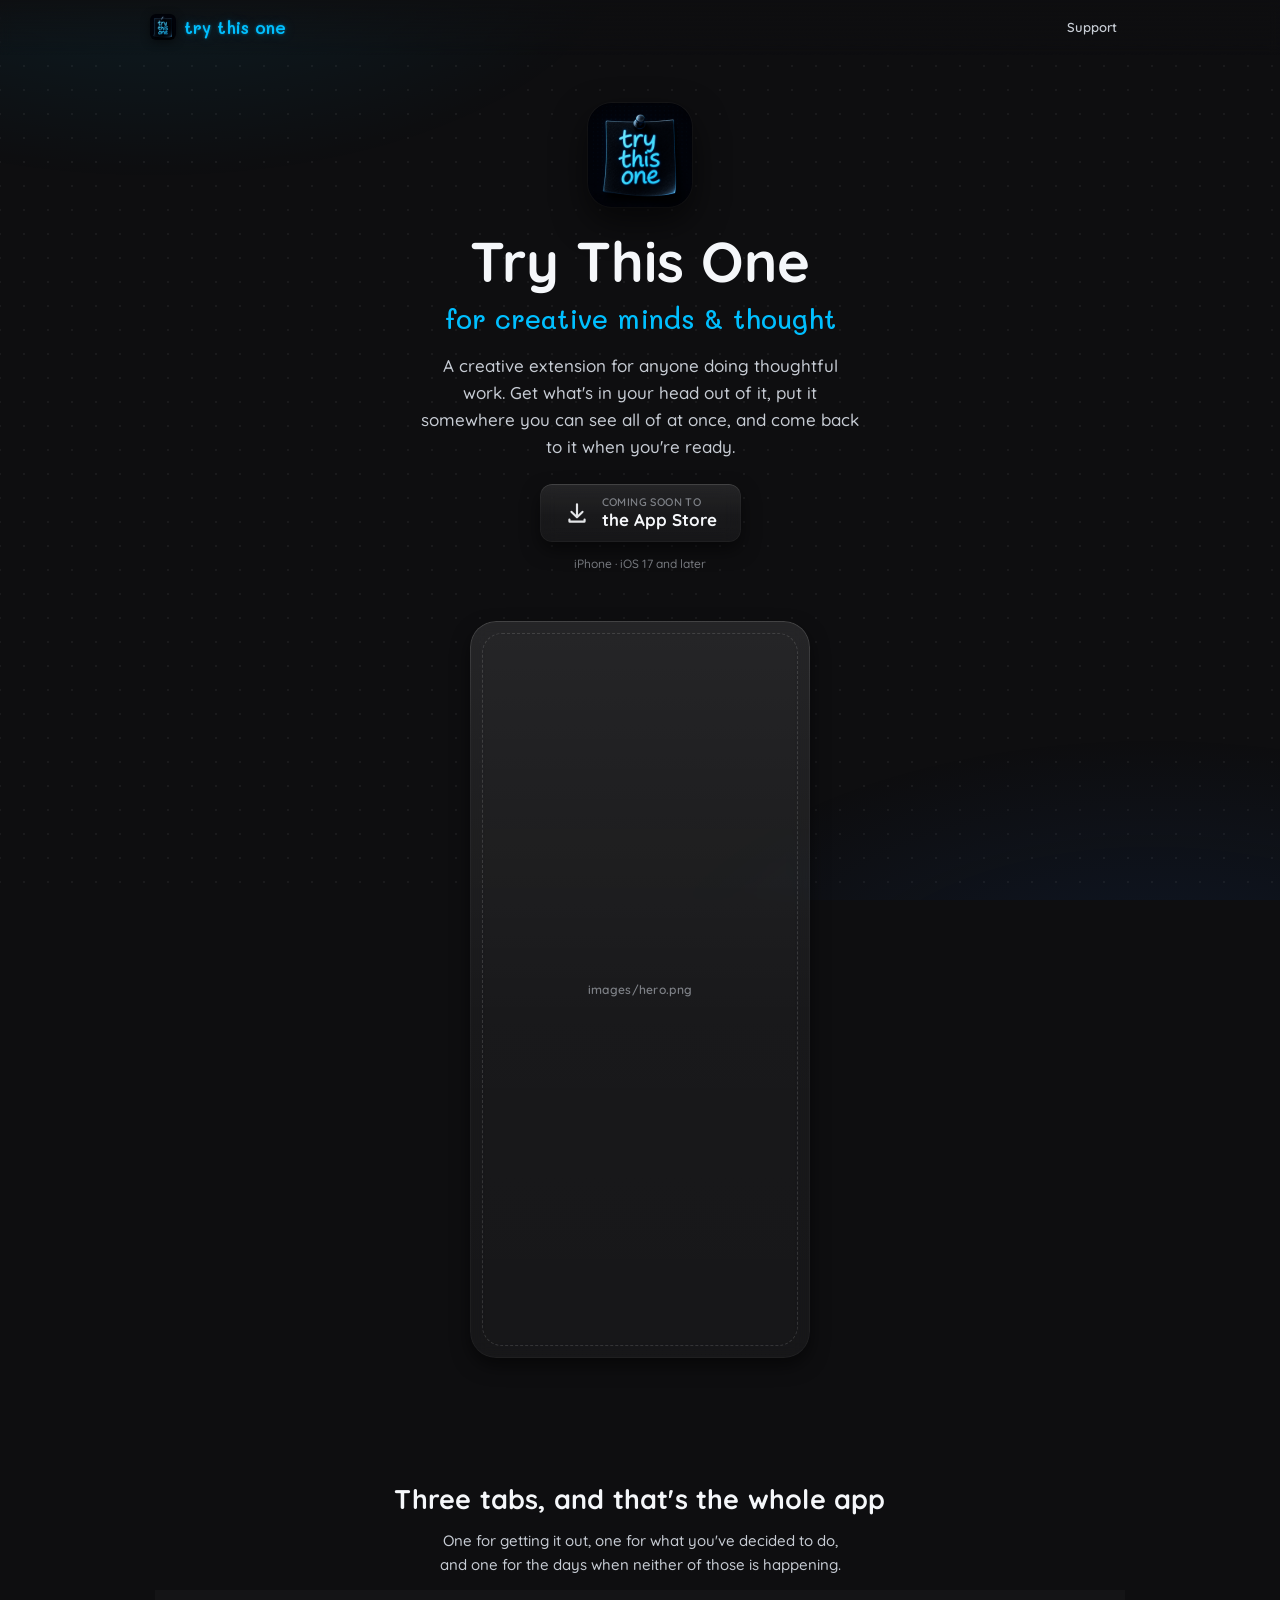
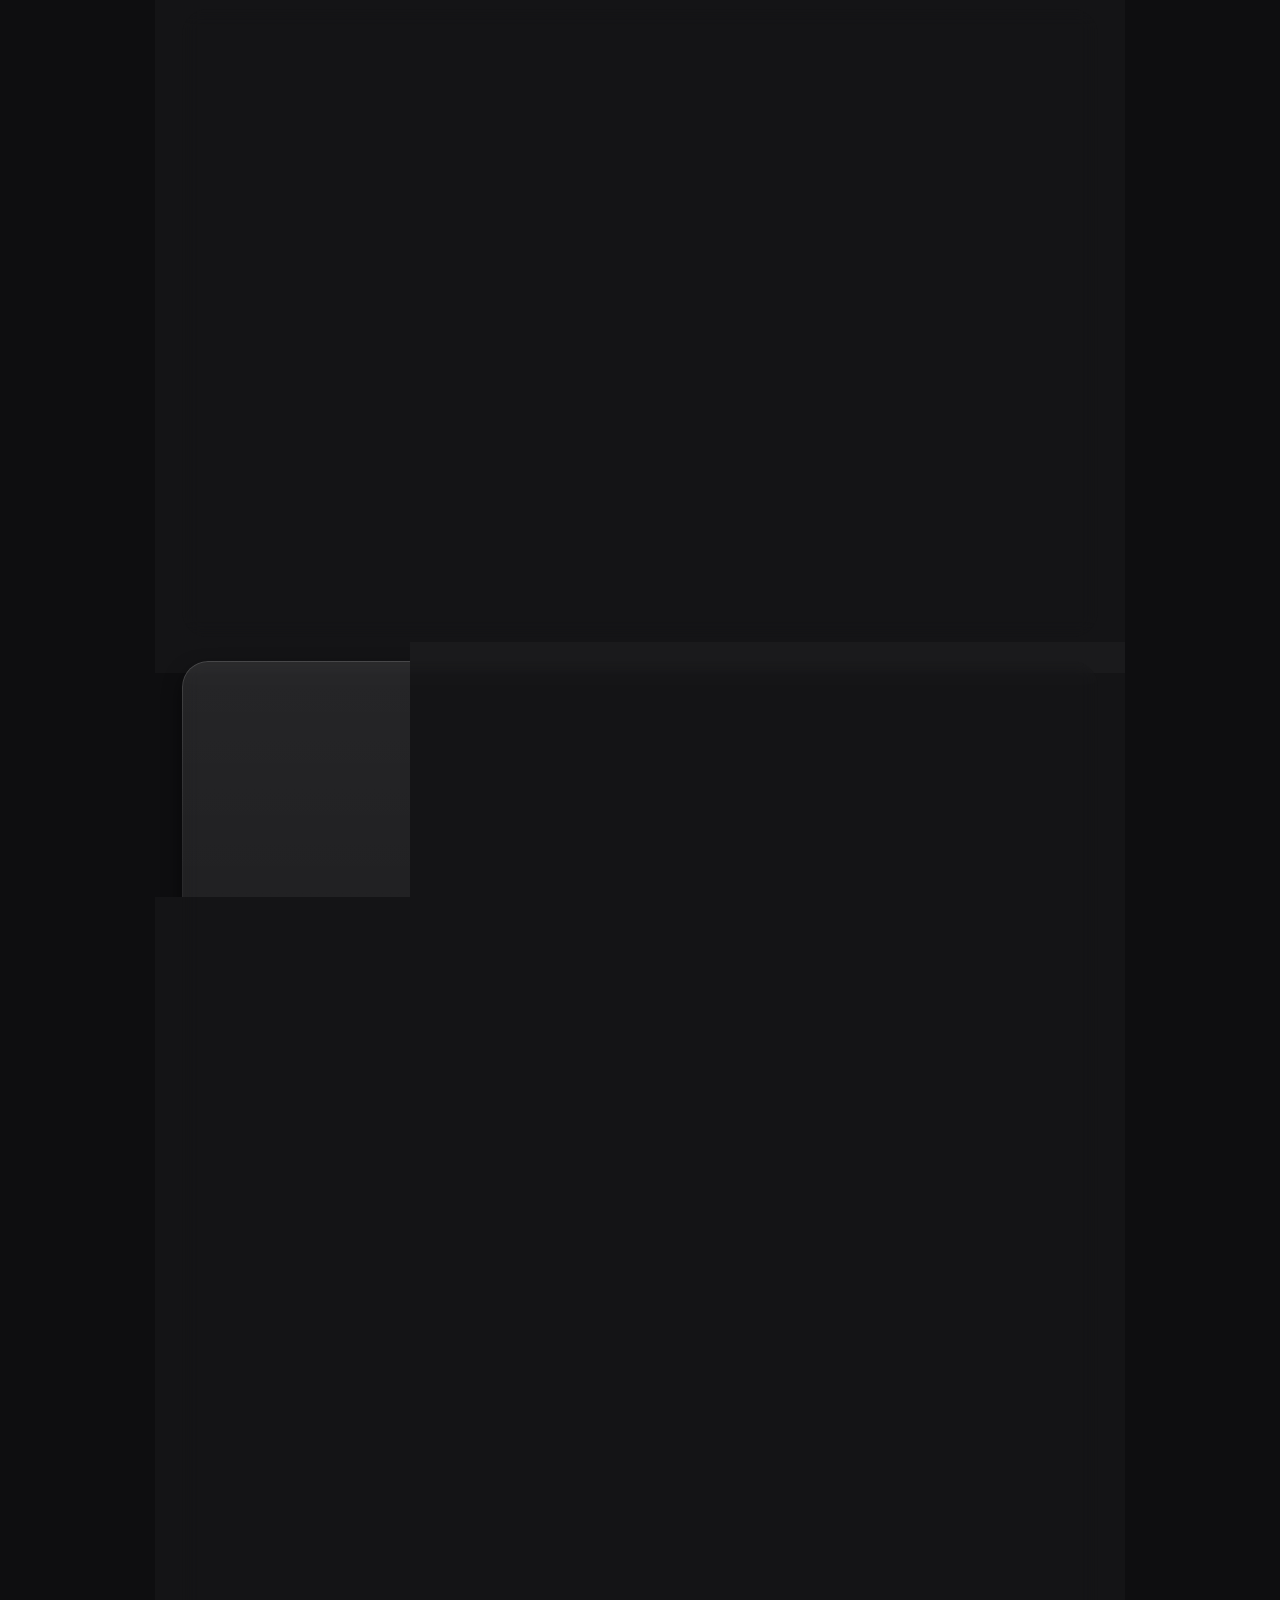
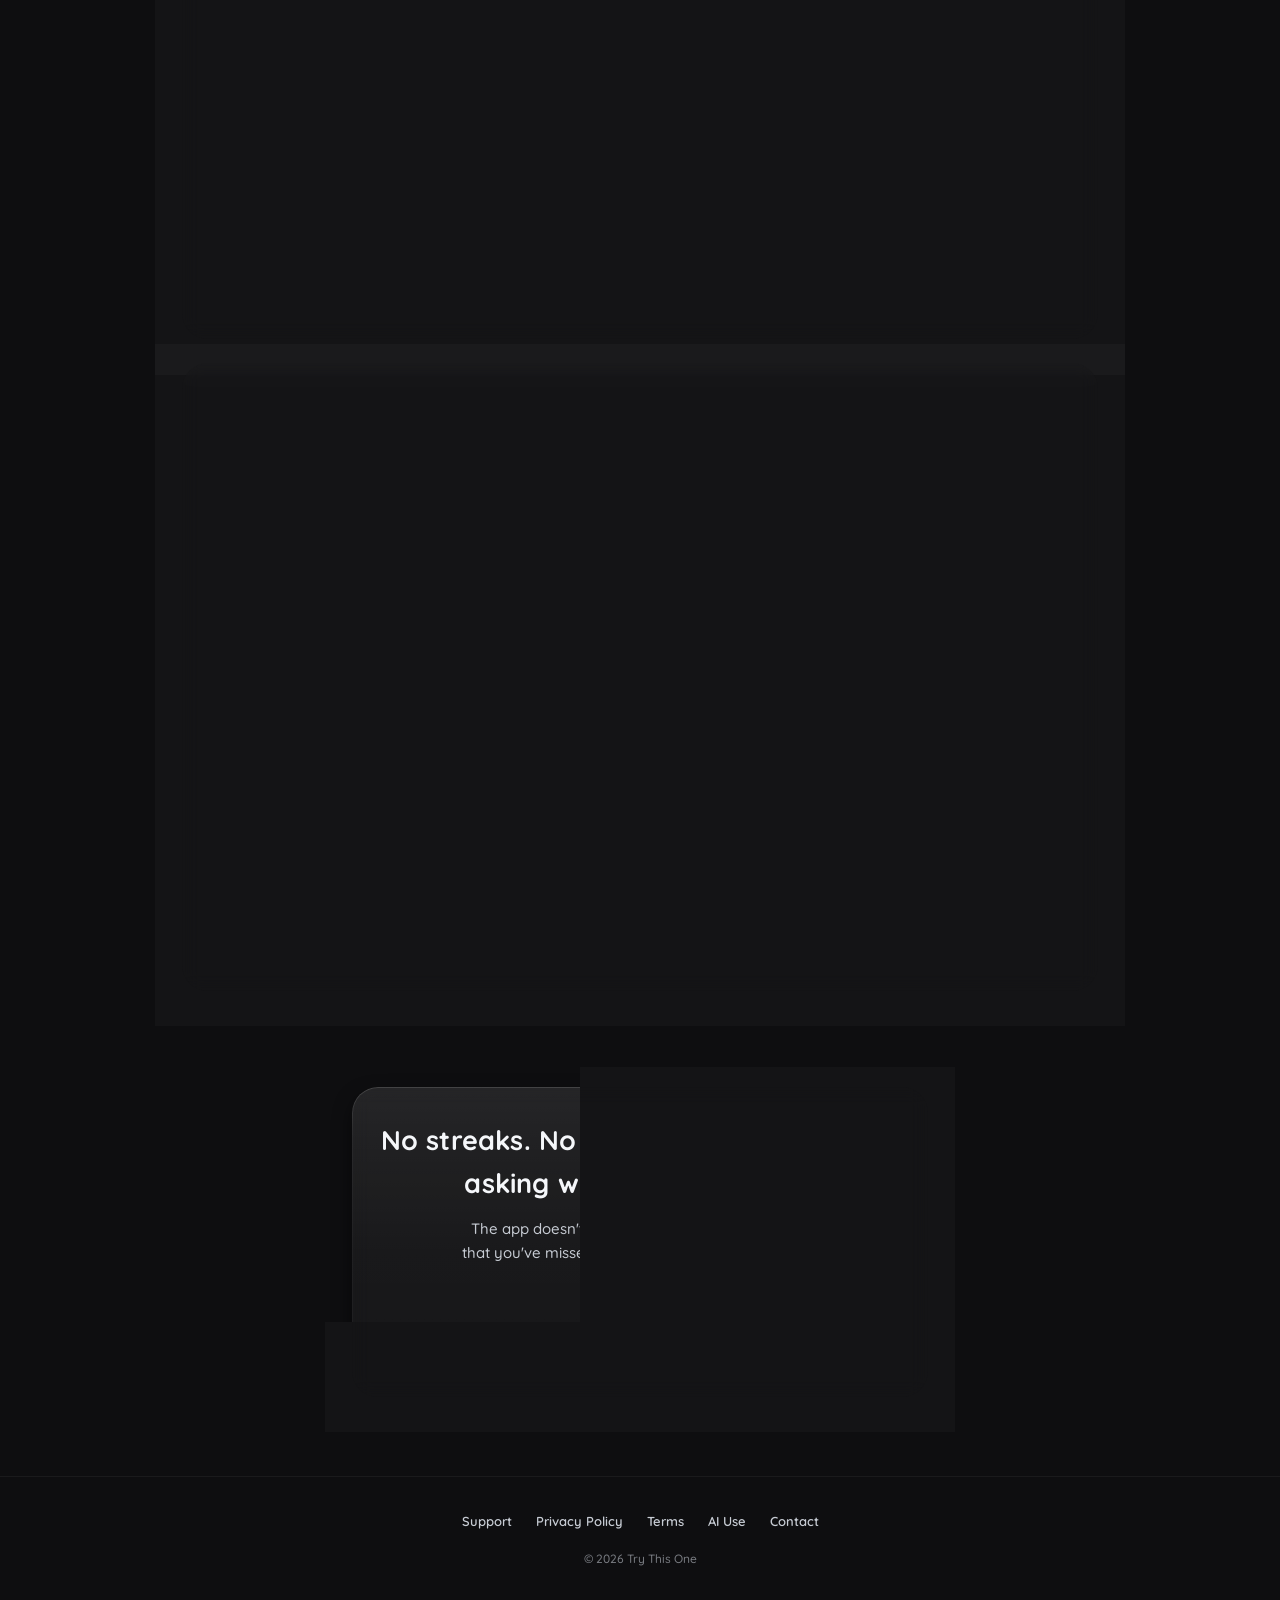
==== index.html @ ff854567 "The two pages the App Store asks for, in the app's own colours A landing page and a support page, pl" ====
<!DOCTYPE html>
<html lang="en">
<head>
<meta charset="utf-8">
<meta name="viewport" content="width=device-width, initial-scale=1">

<title>Try This One — for creative minds &amp; thought</title>
<meta name="description" content="A creative extension for anyone doing thoughtful work. Dump what's in your head onto an infinite canvas, keep tasks across three time horizons, and walk through what's in the way, one step at a time.">
<meta name="theme-color" content="#0e0e10">

<link rel="icon" href="assets/favicon.png" type="image/png">
<link rel="apple-touch-icon" href="assets/apple-touch-icon.png">

<meta property="og:type" content="website">
<meta property="og:title" content="Try This One">
<meta property="og:description" content="for creative minds &amp; thought">
<meta property="og:image" content="assets/icon.png">
<meta name="twitter:card" content="summary">

<link rel="preconnect" href="https://fonts.googleapis.com">
<link rel="preconnect" href="https://fonts.gstatic.com" crossorigin>
<link href="https://fonts.googleapis.com/css2?family=Quicksand:wght@500;600;700&family=Mali:wght@400;500;600&display=swap" rel="stylesheet">
<link rel="stylesheet" href="tto.css">
</head>

<body>

<!-- The dot grid and the two corner glows the whole app stands on. -->
<div class="ground" aria-hidden="true"></div>

<header class="topbar">
  <div class="topbar__inner">
    <a class="wordmark" href="./">
      <img src="assets/icon.png" alt="" width="26" height="26">
      try this one
    </a>
    <a class="topbar__link" href="support.html">Support</a>
  </div>
</header>

<main>

  <!-- =====================================================================
       Hero
       ===================================================================== -->
  <div class="page">
    <section class="hero">
      <img class="hero__icon" src="assets/icon.png" alt="The Try This One app icon" width="104" height="104">

      <h1>Try This One</h1>
      <p class="tagline">for creative minds &amp; thought</p>

      <p class="lead">
        A creative extension for anyone doing thoughtful work. Get what's in
        your head out of it, put it somewhere you can see all of at once, and
        come back to it when you're ready.
      </p>

      <!-- PLACEHOLDER BADGE.
           The app isn't on the App Store yet, so this is a stand-in drawn in
           the app's own style and pointing nowhere. Apple's badge has to be
           Apple's own artwork — when the app is approved, download it from
           developer.apple.com/app-store/marketing/guidelines/ and replace this
           whole <a> with it, pointing at the real App Store link. -->
      <a class="badge glass" href="#" aria-label="Coming soon to the App Store">
        <svg class="badge__glyph" viewBox="0 0 24 24" aria-hidden="true" focusable="false">
          <path d="M12 3a1 1 0 0 1 1 1v9.59l3.3-3.3a1 1 0 1 1 1.4 1.42l-5 5a1 1 0 0 1-1.4 0l-5-5a1 1 0 1 1 1.4-1.42l3.3 3.3V4a1 1 0 0 1 1-1Zm-7 14a1 1 0 0 1 1 1v1h12v-1a1 1 0 1 1 2 0v1.5A1.5 1.5 0 0 1 18.5 21h-13A1.5 1.5 0 0 1 4 19.5V18a1 1 0 0 1 1-1Z"/>
        </svg>
        <span class="badge__text">
          <span class="badge__sup">Coming soon to</span>
          <span class="badge__main">the App Store</span>
        </span>
      </a>

      <p class="badge-note">iPhone · iOS 17 and later</p>

      <figure class="shot glass shot--hero"
              data-placeholder="images/hero.png">
        <img src="images/hero.png" alt="Try This One running on an iPhone" loading="eager">
      </figure>
    </section>
  </div>

  <!-- =====================================================================
       How it works — the three tabs
       ===================================================================== -->
  <div class="page">
    <section id="how">
      <div class="section-head">
        <h2>Three tabs, and that's the whole app</h2>
        <p>
          One for getting it out, one for what you've decided to do, and one for
          the days when neither of those is happening.
        </p>
      </div>

      <div class="tabs">

        <!-- Brain Dump -->
        <article class="tab tab--braindump glass sky sky--braindump">
          <figure class="shot" data-placeholder="images/brain-dump.png">
            <img src="images/brain-dump.png" alt="The Brain Dump canvas, memos scattered across a wall" loading="lazy">
          </figure>
          <div class="tab__body">
            <p class="tab__name">brain dump</p>
            <h3>An infinite wall you can push things around on</h3>
            <p>
              Write a note and it lands on the wall. Drag it, pinch the whole
              board, draw on a memo, record one out loud. Nothing is filed and
              nothing is sorted until you want it to be.
            </p>
            <p>
              The notes have weight — drop one on top of another and it makes
              room for itself. Pile them up, spread them out, leave them where
              they fell.
            </p>
          </div>
        </article>

        <!-- Tasks -->
        <article class="tab tab--tasks glass">
          <figure class="shot" data-placeholder="images/tasks.png">
            <img src="images/tasks.png" alt="The Tasks screen, three shelves of tasks" loading="lazy">
          </figure>
          <div class="tab__body">
            <p class="tab__name">tasks</p>
            <h3>Three shelves, not one list</h3>
            <p>
              Everything you've decided to do sits on one of three shelves,
              sorted by how far away it is rather than by how important someone
              says it is.
            </p>
            <ul class="chips">
              <li>now</li>
              <li>later</li>
              <li>eventually</li>
            </ul>
            <p>
              A task can carry a time, and the shelf shades with the clock — the
              morning end pale, the evening end deep — so a glance tells you
              where in the day you are.
            </p>
          </div>
        </article>

        <!-- Reflect -->
        <article class="tab tab--reflect glass sky sky--reflect">
          <figure class="shot" data-placeholder="images/reflect.png">
            <img src="images/reflect.png" alt="A guided walkthrough in the Reflect tab" loading="lazy">
          </figure>
          <div class="tab__body">
            <p class="tab__name">reflect</p>
            <h3>Walkthroughs, one step at a time</h3>
            <p>
              Each one is a method that would work on a sheet of paper with a
              pen and nothing else. The app only holds the steps and keeps the
              pace.
            </p>
            <p>
              A mind dump for when there's too much at once. A walkthrough for
              when you know the task and you're doing everything except it. What
              you write ends up back on the wall, and the ones worth doing
              become tasks.
            </p>
          </div>
        </article>

      </div>
    </section>
  </div>

  <!-- =====================================================================
       Closing
       ===================================================================== -->
  <div class="page narrow">
    <section>
      <div class="closing glass">
        <h2>No streaks. No counts. No notifications asking where you've been.</h2>
        <p>
          The app doesn't keep score, and it won't tell you that you've missed a
          day. It's there when you open it.
        </p>
        <p class="hand">Try this one.</p>
      </div>
    </section>
  </div>

</main>

<footer>
  <ul class="footer__links">
    <li><a href="support.html">Support</a></li>
    <li><a href="https://km574744.github.io/tto-site/privacy.html">Privacy Policy</a></li>
    <li><a href="https://km574744.github.io/tto-site/terms.html">Terms</a></li>
    <li><a href="https://km574744.github.io/tto-site/ai.html">AI Use</a></li>
    <li><a href="mailto:kmworkshq@gmail.com">Contact</a></li>
  </ul>
  <p class="footer__fine">© 2026 Try This One</p>
</footer>

<!-- The only script on the page.

     Every screenshot frame points at a file in images/ that hasn't been taken
     yet. Drop a PNG in at that filename and it shows up with no markup to edit;
     until then this removes the <img> that failed, leaving the frame and its
     label, because a broken-image icon on a landing page looks like a mistake
     and an empty frame looks like a decision. Delete this once the real
     screenshots are in. -->
<script>
  for (const img of document.querySelectorAll('.shot img')) {
    img.addEventListener('error', () => img.remove());
    // A cached failure can land before the listener does.
    if (img.complete && img.naturalWidth === 0) img.remove();
  }
</script>

</body>
</html>
---- tto.css ----
/* ---------------------------------------------------------------------------
   try this one — site stylesheet

   Every value below is lifted from the app, not chosen here. Where a token came
   from is named in a comment, so when the app moves, this file has an address
   to follow:

     DesignSystem/Colors.swift      palette, per-tab backgrounds, tab identity
     DesignSystem/TTOTheme.swift    the shipped accent trio
     DesignSystem/Typography.swift  the two faces and the seven-step size scale
     Shared/TTOGlass.swift          the frosted-glass recipe and the radius scale
     Shared/TTOBackground.swift     the dot grid and the corner glows
   --------------------------------------------------------------------------- */

:root {
  /* -- Accents. The shipped trio from TTOTheme.shipped. The app lets these be
        retinted; a web page has one palette, so it wears the defaults. ------ */
  --cyan:   #00bfff;
  --green:  #90EE90;
  --indigo: #8b85ec;

  /* Chrome, fixed in the app and fixed here (Colors.swift). */
  --silver: #c7ccd4;
  --white:  #f5f7fa;

  /* -- Tab identity. Each tab owns a deep tone and a lit one. ---------------- */
  --tab-blue:      #15448f;
  --tab-blue-hi:   #2f6fe0;
  --tab-indigo:    #2f2c9e;
  --tab-indigo-hi: #5a54e0;
  --tab-maroon:    #77202a;
  --tab-maroon-hi: #a63e44;
  --maroon-soft:   #c9646b;

  /* -- Ground. Three near-blacks, one per tab. The page stands on the Tasks
        one and borrows the other two for the sections that belong to them. -- */
  --bg:           #0e0e10;
  --bg-braindump: #0c0c0e;
  --bg-reflect:   #0d0c0d;

  /* -- Ink. ----------------------------------------------------------------- */
  --ink:       var(--white);
  --ink-quiet: var(--silver);
  --ink-faint: rgba(199, 204, 212, .58);

  /* -- Glass, from TTOGlass.swift. ------------------------------------------
        The modifier stacks a blur, a white tint lit from the top, a hairline
        border that is brightest on its top edge, and one drop shadow. These are
        that stack, component by component, so a surface here is assembled the
        same way a surface in the app is. */
  --glass-blur:   9px;                       /* the prototype's backdrop-filter */
  --glass-top:    rgba(255, 255, 255, .075); /* tint gradient, 0%   */
  --glass-mid:    rgba(255, 255, 255, .020); /* tint gradient, 55%  */
  --glass-bot:    rgba(255, 255, 255, .012); /* tint gradient, 100% */
  --edge-lit:     rgba(255, 255, 255, .14);  /* strokeOpacity          */
  --edge-hair:    rgba(255, 255, 255, .039); /* strokeOpacity × 0.28   */
  --glass-shadow: 0 8px 18px rgba(0, 0, 0, .5);

  /* -- Radii, from TTORadius. Five steps, far enough apart to be deliberate.
        The rule is the role, not the size. ---------------------------------- */
  --r-chip:  6px;
  --r-card:  12px;
  --r-panel: 16px;
  --r-sheet: 20px;
  --r-stage: 26px;

  /* -- Type, from TTOSize. ---------------------------------------------------
        The app's scale is in points, for text held a foot from your face inside
        a 393pt-wide phone. A page read at arm's length needs more, so each step
        is carried up by about two points. What is kept is the shape of the
        scale: the five small steps a point apart, and the deliberate gulf
        before the two large ones — a heading is a different kind of text, not a
        slightly bigger label. */
  --t-micro:   11px;  /* 10 — timestamps, the smallest print   */
  --t-tiny:    12px;  /* 11 — captions, a line under something */
  --t-small:   13px;  /* 12 — chips, quiet remarks             */
  --t-base:    15px;  /* 13 — ordinary interface text          */
  --t-strong:  17px;  /* 14 — read this one first              */
  --t-title:   24px;  /* 20 — a section's heading              */
  --t-display: 34px;  /* 23 — the one biggest thing            */

  /* -- Rhythm. The app's own spacing is per-surface rather than a named scale,
        so this is a plain 4pt ladder — the grid everything in the app already
        lands on. ------------------------------------------------------------ */
  --s1: 4px;  --s2: 8px;  --s3: 12px; --s4: 16px;
  --s5: 24px; --s6: 32px; --s7: 48px; --s8: 72px;

  --page: 980px;   /* the widest the content ever gets */
  --gutter: 20px;  /* the side margin on a phone       */
}

/* ===========================================================================
   Ground
   =========================================================================== */

* { box-sizing: border-box; }

html {
  -webkit-text-size-adjust: 100%;
  scroll-behavior: smooth;
}

body {
  margin: 0;
  background-color: var(--bg);
  color: var(--ink);
  font-family: Quicksand, -apple-system, BlinkMacSystemFont, system-ui, sans-serif;
  font-weight: 500;
  font-size: var(--t-base);
  line-height: 1.6;
  -webkit-font-smoothing: antialiased;
  overflow-x: hidden;
}

/* The living background, from TTOBackground.swift: a dot grid and two soft
   corner glows. Fixed rather than scrolling, because in the app this sits
   behind the whole tab stack and the content moves over it.

   The app's grid drifts at 0.55 of the board's pan, which is what reads as
   depth instead of one flat sheet. Nothing here pans, so the grid is still. */
.ground {
  position: fixed;
  inset: 0;
  z-index: -1;
  pointer-events: none;
}

/* radial-gradient(circle, rgba(255,255,255,.05) 1px, transparent 1.4px)
   at 24×24, offset 12,6 — the Brain Dump floor, exactly. */
.ground::before {
  content: "";
  position: absolute;
  inset: 0;
  background-image: radial-gradient(circle, rgba(255, 255, 255, .05) 1px, transparent 1.4px);
  background-size: 24px 24px;
  background-position: 12px 6px;
}

/* The two glows. Sized off the prototype's 393pt design width, so they hold
   their proportions on a monitor the way they do on a phone. */
.ground::after {
  content: "";
  position: absolute;
  inset: 0;
  background:
    radial-gradient(60% 42% at 12% -6%,  rgba(0, 191, 255, .09), transparent 62%),
    radial-gradient(68% 50% at 90% 112%, rgba(21, 68, 143, .18), transparent 60%);
}

/* A section can borrow another tab's sky. Same two-glow shape, that tab's
   colours — Brain Dump's indigo, Reflect's maroon. */
.sky { position: relative; isolation: isolate; }
.sky::before {
  content: "";
  position: absolute;
  inset: -10% -20%;
  z-index: -1;
  pointer-events: none;
}
.sky--braindump::before {
  background:
    radial-gradient(54% 38% at 10% -4%,  rgba(90, 84, 224, .10), transparent 60%),
    radial-gradient(66% 48% at 92% 108%, rgba(47, 44, 158, .20), transparent 60%);
}
.sky--reflect::before {
  background:
    radial-gradient(56% 40% at 12% -5%,  rgba(166, 62, 68, .10), transparent 60%),
    radial-gradient(66% 48% at 90% 108%, rgba(119, 32, 42, .22), transparent 60%);
}

/* ===========================================================================
   Frosted glass — the one surface the whole app is built from
   =========================================================================== */

.glass {
  position: relative;
  background-color: rgba(255, 255, 255, .028);
  background-image: linear-gradient(
    to bottom,
    var(--glass-top) 0%,
    var(--glass-mid) 55%,
    var(--glass-bot) 100%
  );
  -webkit-backdrop-filter: blur(var(--glass-blur));
  backdrop-filter: blur(var(--glass-blur));
  border-radius: var(--r-panel);
  box-shadow: var(--glass-shadow);
}

/* The border is drawn as an overlay rather than a plain `border` because it
   isn't one colour: it is lit along the top edge and a hairline everywhere
   else, which is the whole reason the surface reads as glass catching a light
   rather than as a grey box. TTOGlass fades the top 16% from .14 to .039. */
.glass::after {
  content: "";
  position: absolute;
  inset: 0;
  border-radius: inherit;
  padding: 1px;
  background: linear-gradient(
    to bottom,
    var(--edge-lit) 0%,
    var(--edge-hair) 16%,
    var(--edge-hair) 100%
  );
  -webkit-mask:
    linear-gradient(#000 0 0) content-box,
    linear-gradient(#000 0 0);
  -webkit-mask-composite: xor;
          mask-composite: exclude;
  pointer-events: none;
}

/* ===========================================================================
   Layout
   =========================================================================== */

.page {
  max-width: var(--page);
  margin: 0 auto;
  padding: 0 var(--gutter);
}

.narrow { max-width: 640px; }

/* ===========================================================================
   The bar at the top — the app's nav pill
   =========================================================================== */

.topbar {
  position: sticky;
  top: 0;
  z-index: 20;
  padding: var(--s3) var(--gutter);
  /* The bar has to stay legible over whatever scrolls under it. */
  background: linear-gradient(to bottom, rgba(14, 14, 16, .82), rgba(14, 14, 16, 0));
  -webkit-backdrop-filter: blur(6px);
  backdrop-filter: blur(6px);
}

.topbar__inner {
  max-width: var(--page);
  margin: 0 auto;
  display: flex;
  align-items: center;
  justify-content: space-between;
  gap: var(--s3);
}

.wordmark {
  display: inline-flex;
  align-items: center;
  gap: var(--s2);
  font-family: Mali, cursive;
  font-weight: 600;
  font-size: var(--t-strong);
  color: var(--cyan);
  text-decoration: none;
  /* Lit from inside, the way the icon writes it. */
  text-shadow: 0 0 3px rgba(0, 191, 255, .5), 0 0 12px rgba(0, 191, 255, .25);
  white-space: nowrap;
}

.wordmark img {
  width: 26px;
  height: 26px;
  border-radius: var(--r-chip);
  box-shadow: 0 2px 8px rgba(0, 0, 0, .5);
}

.topbar__link {
  font-size: var(--t-small);
  font-weight: 600;
  color: var(--ink-quiet);
  text-decoration: none;
  padding: var(--s1) var(--s3);
  border-radius: 999px;
  border: 1px solid transparent;
  transition: color .18s ease, border-color .18s ease;
}
.topbar__link:hover {
  color: var(--white);
  border-color: var(--edge-hair);
}

/* ===========================================================================
   Hero
   =========================================================================== */

.hero {
  text-align: center;
  padding: var(--s6) 0 var(--s7);
}

.hero__icon {
  width: 84px;
  height: 84px;
  border-radius: 20px;
  box-shadow: 0 14px 34px rgba(0, 0, 0, .6), 0 0 0 1px var(--edge-hair);
  margin-bottom: var(--s4);
}

h1 {
  font-size: var(--t-display);
  font-weight: 700;
  letter-spacing: .2px;
  line-height: 1.12;
  margin: 0 0 var(--s2);
}

/* The tagline is content, not chrome, so it is set in Mali — the same
   distinction the app draws between a label and something a person wrote. */
.tagline {
  font-family: Mali, cursive;
  font-weight: 500;
  font-size: var(--t-title);
  line-height: 1.3;
  color: var(--cyan);
  margin: 0 0 var(--s4);
}

.lead {
  font-size: var(--t-strong);
  color: var(--ink-quiet);
  margin: 0 auto var(--s5);
  max-width: 44ch;
}

/* ===========================================================================
   The App Store badge
   ---------------------------------------------------------------------------
   PLACEHOLDER. Apple requires its own badge artwork, which can't be redrawn by
   hand — when the app is approved, download the official badge from
   https://developer.apple.com/app-store/marketing/guidelines/ and replace the
   whole <a class="badge"> element in index.html with it, pointing at the real
   App Store link.
   =========================================================================== */

.badge {
  display: inline-flex;
  align-items: center;
  gap: var(--s3);
  padding: var(--s3) var(--s5);
  border-radius: var(--r-card);
  text-decoration: none;
  color: var(--white);
  transition: transform .18s ease, box-shadow .18s ease;
}
.badge:hover {
  transform: translateY(-1px);
  box-shadow: 0 12px 26px rgba(0, 0, 0, .58);
}
.badge:active { transform: translateY(0); }

.badge__glyph {
  width: 26px;
  height: 26px;
  flex: none;
  fill: var(--white);
  opacity: .92;
}

.badge__text {
  text-align: left;
  line-height: 1.2;
}
.badge__sup {
  display: block;
  font-size: var(--t-micro);
  font-weight: 600;
  letter-spacing: .4px;
  text-transform: uppercase;
  color: var(--ink-faint);
}
.badge__main {
  display: block;
  font-size: var(--t-strong);
  font-weight: 700;
}

.badge-note {
  font-size: var(--t-tiny);
  color: var(--ink-faint);
  margin: var(--s3) 0 0;
}

/* ===========================================================================
   Screenshot slots
   ---------------------------------------------------------------------------
   Each frame points at a file in images/ that isn't there yet. Drop a PNG in at
   that exact filename and it appears — no markup to edit. Until then the frame
   shows its own label, because a broken-image icon on a landing page is worse
   than an empty one. (The one line of JS in the page removes the missing <img>;
   the label underneath is plain CSS.)
   =========================================================================== */

.shot {
  margin: 0;
  position: relative;
  border-radius: var(--r-stage);
  overflow: hidden;
  /* A phone, at the aspect the app is drawn for. */
  aspect-ratio: 393 / 852;
  display: flex;
  align-items: center;
  justify-content: center;
}

.shot img {
  width: 100%;
  height: 100%;
  object-fit: cover;
  display: block;
  border-radius: inherit;
}

/* The empty state: a dashed outline and the name of the file that goes here. */
.shot::before {
  content: attr(data-placeholder);
  position: absolute;
  inset: var(--s3);
  border: 1px dashed rgba(255, 255, 255, .13);
  border-radius: var(--r-sheet);
  display: flex;
  align-items: center;
  justify-content: center;
  text-align: center;
  padding: var(--s4);
  font-size: var(--t-tiny);
  font-weight: 600;
  letter-spacing: .3px;
  color: var(--ink-faint);
  pointer-events: none;
}

/* Once a real screenshot loads it covers the frame, so the label goes. */
.shot:has(img)::before { display: none; }

.shot--hero {
  max-width: 300px;
  margin: var(--s7) auto 0;
}

/* ===========================================================================
   Sections
   =========================================================================== */

section { padding: var(--s7) 0; }

.section-head {
  text-align: center;
  margin-bottom: var(--s6);
}

h2 {
  font-size: var(--t-title);
  font-weight: 700;
  margin: 0 0 var(--s2);
  letter-spacing: .2px;
}

.section-head p {
  font-size: var(--t-base);
  color: var(--ink-quiet);
  margin: 0 auto;
  max-width: 46ch;
}

/* ===========================================================================
   The three tabs
   ---------------------------------------------------------------------------
   Each card wears its tab's identity colour (TTOTab.tint), so the page is
   colour-coded the same way the app is.
   =========================================================================== */

.tabs {
  display: grid;
  gap: var(--s5);
}

.tab {
  --accent: var(--cyan);
  padding: var(--s5);
  border-radius: var(--r-stage);
  display: grid;
  gap: var(--s4);
}

.tab--braindump { --accent: var(--tab-indigo-hi); }
.tab--tasks     { --accent: var(--tab-blue-hi); }
.tab--reflect   { --accent: var(--maroon-soft); }

/* An accent glow riding the inside edge — the `accent:` parameter on
   TTOGlass, which some surfaces in the app carry and most don't. */
.tab::before {
  content: "";
  position: absolute;
  inset: 0;
  border-radius: inherit;
  background: radial-gradient(120% 60% at 50% 100%, color-mix(in srgb, var(--accent) 13%, transparent), transparent 70%);
  pointer-events: none;
}

.tab__body { position: relative; }

/* The tab's name, in the lowercase the nav bar uses. */
.tab__name {
  display: inline-flex;
  align-items: center;
  gap: var(--s2);
  font-size: var(--t-tiny);
  font-weight: 700;
  letter-spacing: 1.1px;
  text-transform: uppercase;
  color: var(--accent);
  margin: 0 0 var(--s3);
}
.tab__name::before {
  content: "";
  width: 7px;
  height: 7px;
  border-radius: 50%;
  background: var(--accent);
  box-shadow: 0 0 9px var(--accent);
}

.tab h3 {
  font-size: var(--t-title);
  font-weight: 700;
  margin: 0 0 var(--s3);
  line-height: 1.2;
}

.tab p {
  margin: 0 0 var(--s3);
  color: var(--ink-quiet);
  font-size: var(--t-base);
}
.tab p:last-child { margin-bottom: 0; }

/* The three horizons, and anything else that is a short list of named things.
   Chip radius, chip type — TTORadius.chip. */
.chips {
  list-style: none;
  display: flex;
  flex-wrap: wrap;
  gap: var(--s2);
  padding: 0;
  margin: var(--s4) 0 0;
}

.chips li {
  font-size: var(--t-small);
  font-weight: 600;
  padding: var(--s1) var(--s3);
  border-radius: var(--r-chip);
  border: 1px solid var(--edge-hair);
  background: rgba(255, 255, 255, .035);
  color: var(--ink-quiet);
}

/* The horizon chips take their own colours from TimeHorizon.accent — cyan,
   indigo, green, and in that order, because the list is a progression. */
.chips li:nth-child(1) { color: var(--cyan);   border-color: color-mix(in srgb, var(--cyan) 30%, transparent); }
.chips li:nth-child(2) { color: var(--indigo); border-color: color-mix(in srgb, var(--indigo) 30%, transparent); }
.chips li:nth-child(3) { color: var(--green);  border-color: color-mix(in srgb, var(--green) 30%, transparent); }

.tab .shot { max-width: 260px; margin-inline: auto; width: 100%; }

/* ===========================================================================
   Closing panel
   =========================================================================== */

.closing {
  text-align: center;
  padding: var(--s6) var(--s5);
  border-radius: var(--r-stage);
}

.closing h2 { margin-bottom: var(--s3); }

.closing p {
  color: var(--ink-quiet);
  margin: 0 auto var(--s5);
  max-width: 40ch;
}

/* A line in the app's own hand, for the one sentence that should sound like a
   person rather than a product. */
.hand {
  font-family: Mali, cursive;
  font-weight: 500;
  font-size: var(--t-strong);
  color: var(--silver);
}

/* ===========================================================================
   Support page
   ---------------------------------------------------------------------------
   Same tokens, lighter hand: no glows behind sections, less glass, more room.
   =========================================================================== */

.doc { padding: var(--s6) 0 var(--s7); }

.doc h1 { text-align: center; }

.doc__lead {
  text-align: center;
  color: var(--ink-quiet);
  font-size: var(--t-strong);
  margin: 0 auto var(--s7);
  max-width: 42ch;
}

.faq { display: grid; gap: var(--s3); }

/* <details> rather than a script: the browser already knows how to open and
   close one, and it stays open when someone prints or searches the page. */
.faq details {
  border-radius: var(--r-card);
  padding: 0;
  overflow: hidden;
  /* Lighter than the glass on the landing page — enough of an edge to tell one
     question from the next, and no blur, because there is nothing behind these
     worth seeing through to. */
  background: rgba(255, 255, 255, .022);
  border: 1px solid rgba(255, 255, 255, .055);
  transition: border-color .18s ease, background-color .18s ease;
}
.faq details:hover { border-color: var(--edge-hair); }
.faq details[open] {
  background: rgba(255, 255, 255, .034);
  border-color: var(--edge-hair);
}

.faq summary {
  cursor: pointer;
  list-style: none;
  padding: var(--s4) var(--s5);
  font-size: var(--t-base);
  font-weight: 600;
  color: var(--white);
  display: flex;
  align-items: center;
  justify-content: space-between;
  gap: var(--s3);
}
.faq summary::-webkit-details-marker { display: none; }

/* The chevron turns instead of swapping glyph, so nothing jumps. */
.faq summary::after {
  content: "";
  flex: none;
  width: 8px;
  height: 8px;
  border-right: 2px solid var(--ink-faint);
  border-bottom: 2px solid var(--ink-faint);
  transform: rotate(45deg) translate(-2px, -2px);
  transition: transform .2s ease;
}
.faq details[open] summary::after {
  transform: rotate(-135deg) translate(-2px, -2px);
}

.faq details > div {
  padding: 0 var(--s5) var(--s4);
  color: var(--ink-quiet);
  font-size: var(--t-base);
}
.faq details > div p { margin: 0 0 var(--s3); }
.faq details > div p:last-child { margin-bottom: 0; }

.contact {
  margin-top: var(--s6);
  padding: var(--s5);
  border-radius: var(--r-panel);
  text-align: center;
}

.contact h2 { margin-bottom: var(--s2); }
.contact p { color: var(--ink-quiet); margin: 0 0 var(--s4); }

.contact__mail {
  font-family: Mali, cursive;
  font-weight: 600;
  font-size: var(--t-title);
  color: var(--cyan);
  text-decoration: none;
  word-break: break-word;
  border-bottom: 1px solid color-mix(in srgb, var(--cyan) 40%, transparent);
}
.contact__mail:hover { border-bottom-color: var(--cyan); }

.contact__note {
  font-size: var(--t-tiny);
  color: var(--ink-faint);
  margin: var(--s4) 0 0;
}

/* ===========================================================================
   Footer
   =========================================================================== */

footer {
  padding: var(--s6) var(--gutter) var(--s7);
  text-align: center;
  border-top: 1px solid rgba(255, 255, 255, .05);
  margin-top: var(--s6);
}

.footer__links {
  display: flex;
  flex-wrap: wrap;
  justify-content: center;
  gap: var(--s2) var(--s5);
  margin: 0 0 var(--s4);
  padding: 0;
  list-style: none;
}

footer a {
  color: var(--ink-quiet);
  text-decoration: none;
  font-size: var(--t-small);
  font-weight: 600;
  white-space: nowrap;
}
footer a:hover { color: var(--white); }

.footer__fine {
  font-size: var(--t-tiny);
  color: var(--ink-faint);
  margin: 0;
}

a { color: var(--cyan); }

/* Focus has to be visible, and the app's own accent is the obvious ring. */
:focus-visible {
  outline: 2px solid var(--cyan);
  outline-offset: 3px;
  border-radius: var(--r-chip);
}

/* ===========================================================================
   Wider screens
   ---------------------------------------------------------------------------
   Phone layout is the one above; these only add room. Most of the traffic
   arrives from an App Store listing on a phone.
   =========================================================================== */

@media (min-width: 600px) {
  :root {
    --t-display: 46px;
    --t-title: 27px;
    --gutter: 32px;
  }
  .hero { padding: var(--s7) 0 var(--s8); }
  .hero__icon { width: 104px; height: 104px; border-radius: 24px; }
  .shot--hero { max-width: 340px; }
}

@media (min-width: 900px) {
  :root { --t-display: 56px; }

  /* The tab cards turn into a screenshot beside its explanation, and alternate
     sides so the eye has somewhere new to land on each one. */
  .tab {
    grid-template-columns: 260px 1fr;
    align-items: center;
    gap: var(--s6);
    padding: var(--s6);
  }
  .tab:nth-child(even) .shot { order: 2; }
  .tab .shot { max-width: none; }
}

/* Somebody who has asked their phone to stop animating things gets a page that
   doesn't. */
@media (prefers-reduced-motion: reduce) {
  html { scroll-behavior: auto; }
  * { transition-duration: .01ms !important; animation-duration: .01ms !important; }
}
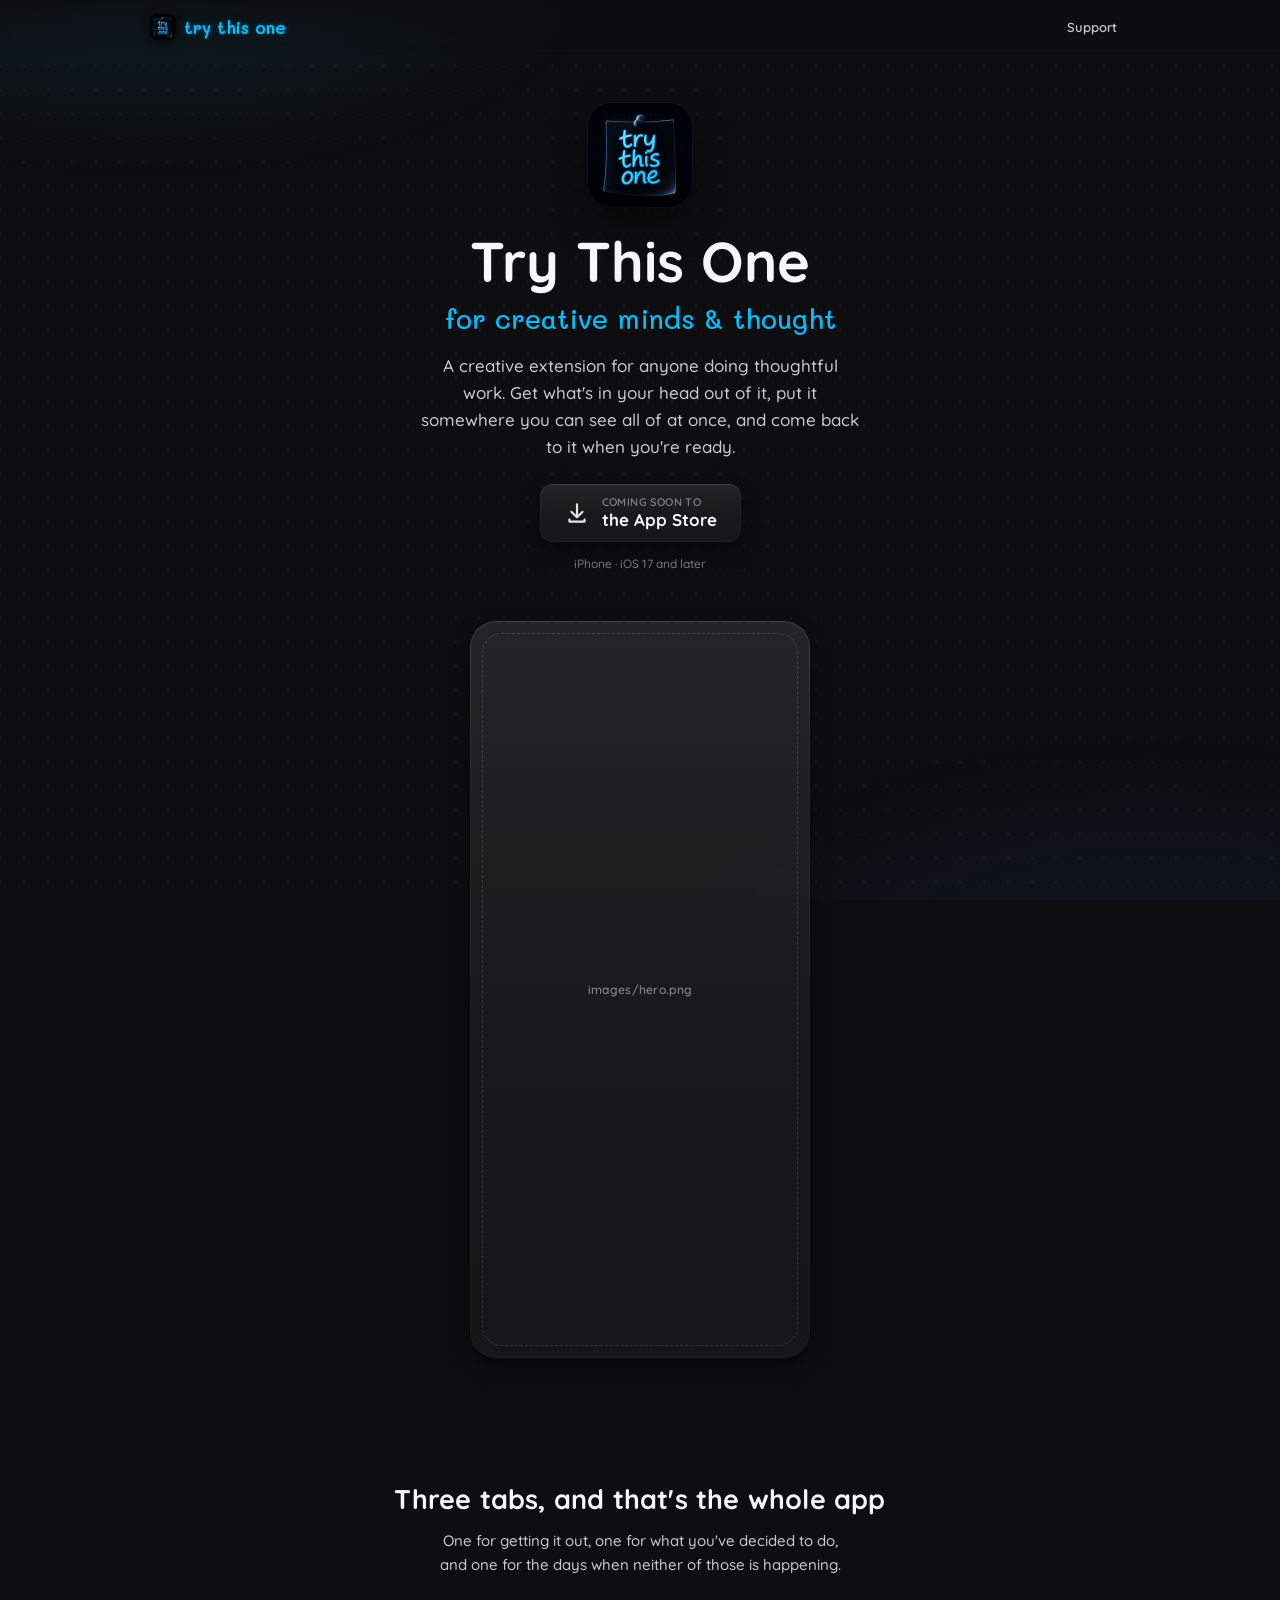
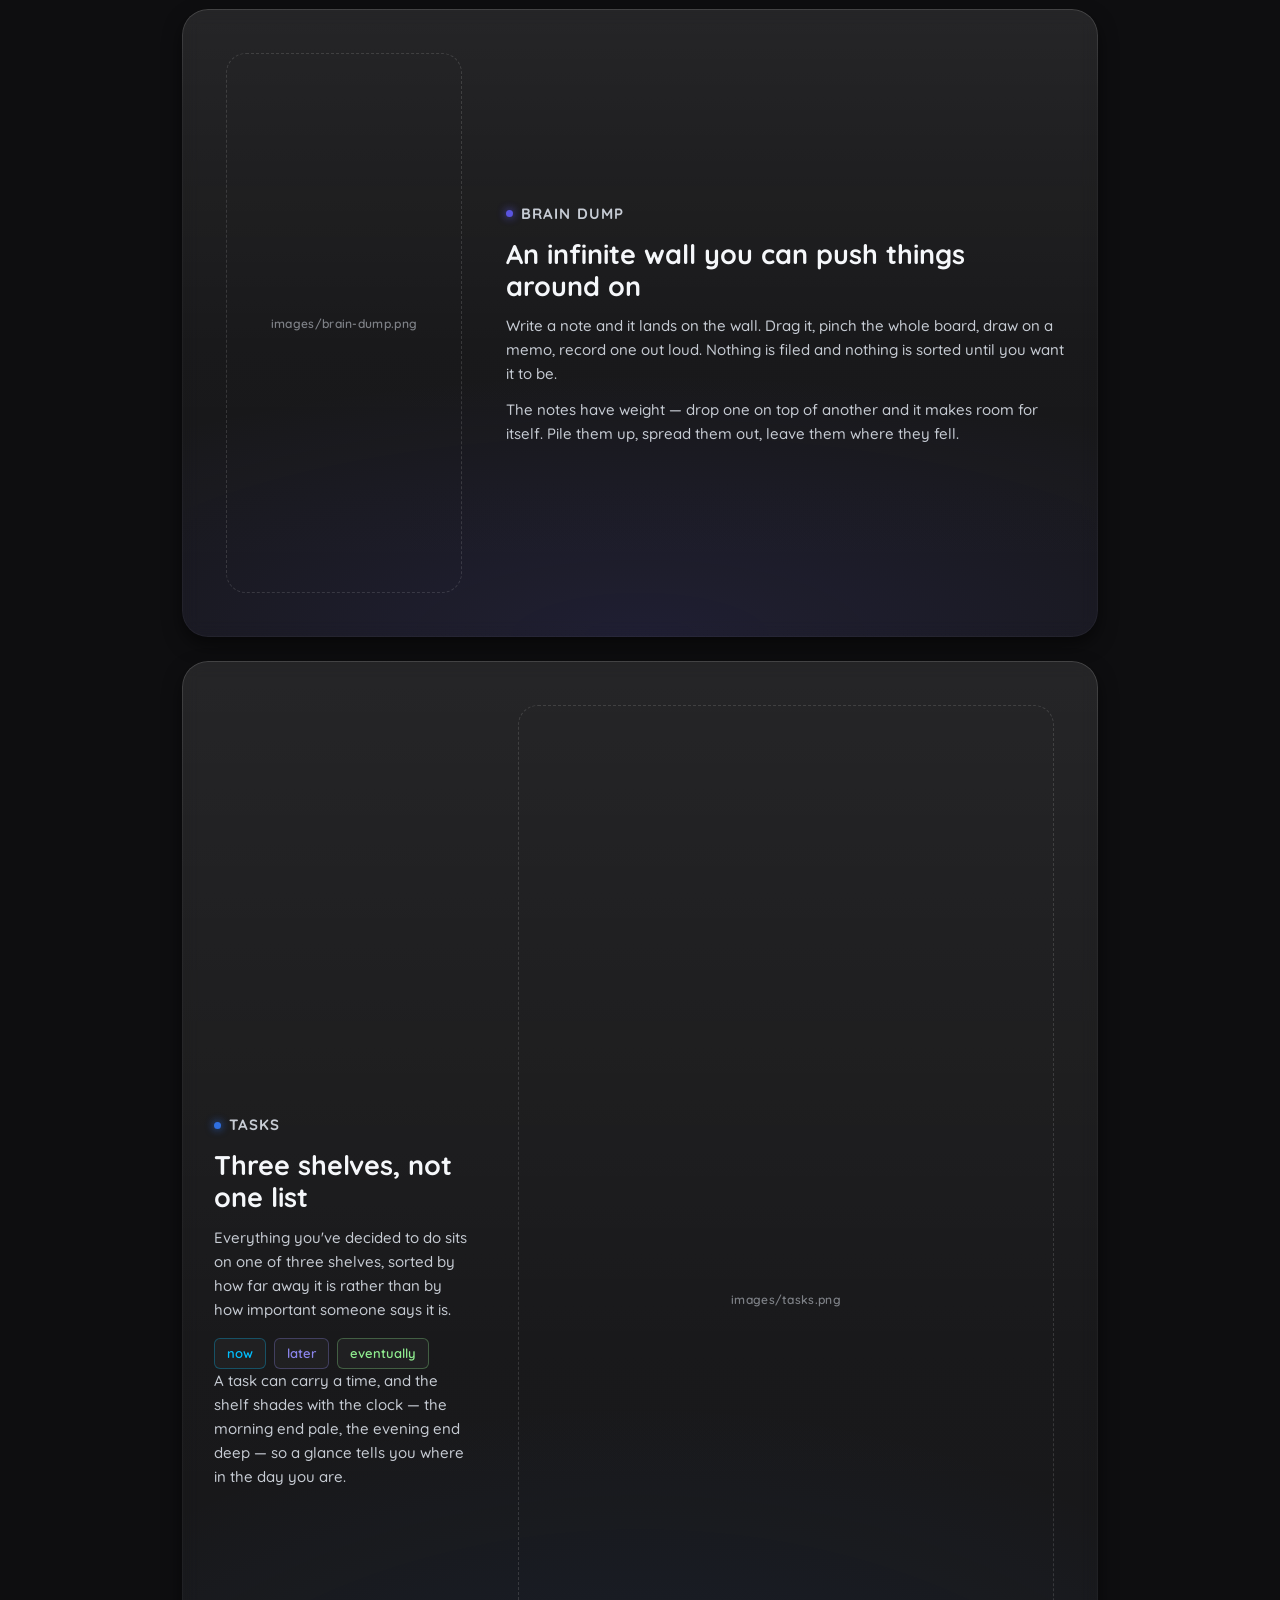
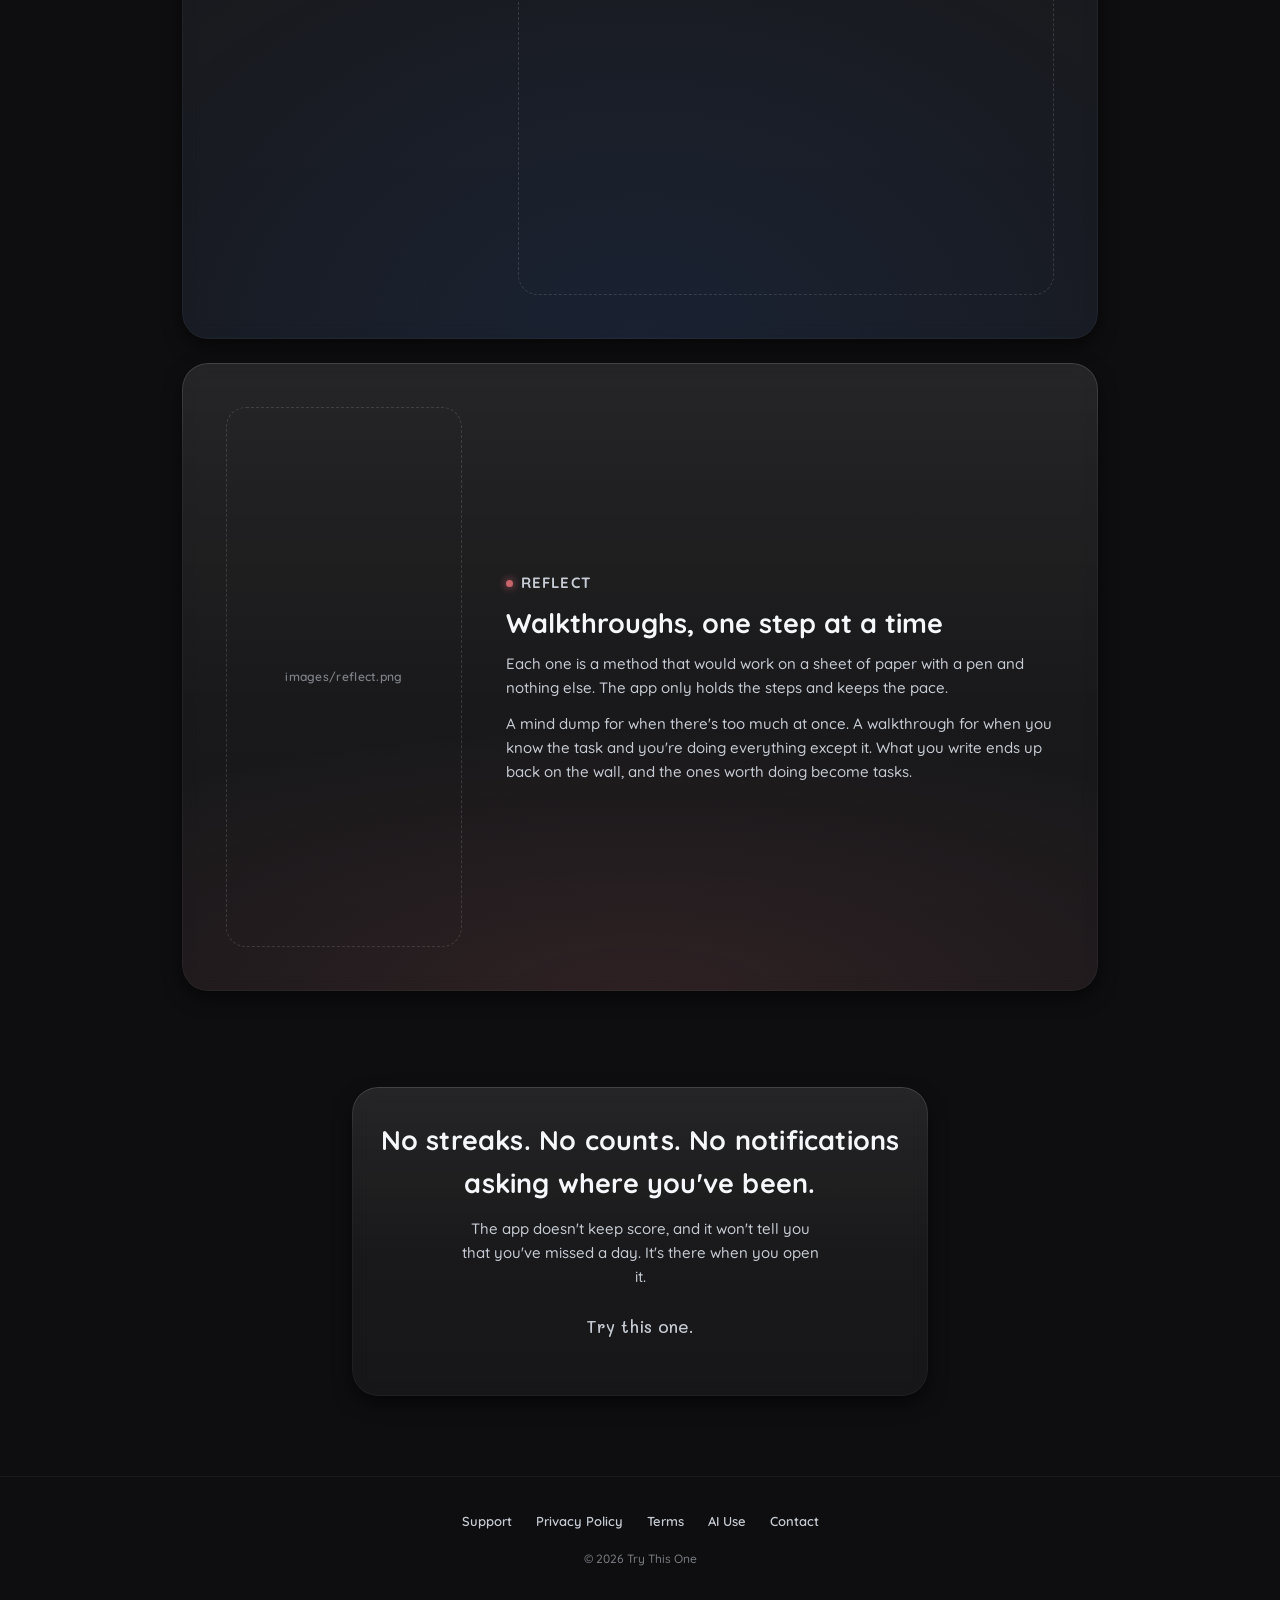
==== commit 92f7fecc: "Bring privacy, terms, and AI-use pages in-repo Consolidates the two live sites: this one now hosts i" ====
--- a/index.html
+++ b/index.html
@@ -190,9 +190,9 @@
 <footer>
   <ul class="footer__links">
     <li><a href="support.html">Support</a></li>
-    <li><a href="https://km574744.github.io/tto-site/privacy.html">Privacy Policy</a></li>
-    <li><a href="https://km574744.github.io/tto-site/terms.html">Terms</a></li>
-    <li><a href="https://km574744.github.io/tto-site/ai.html">AI Use</a></li>
+    <li><a href="privacy.html">Privacy Policy</a></li>
+    <li><a href="terms.html">Terms</a></li>
+    <li><a href="ai.html">AI Use</a></li>
     <li><a href="mailto:kmworkshq@gmail.com">Contact</a></li>
   </ul>
   <p class="footer__fine">© 2026 Try This One</p>
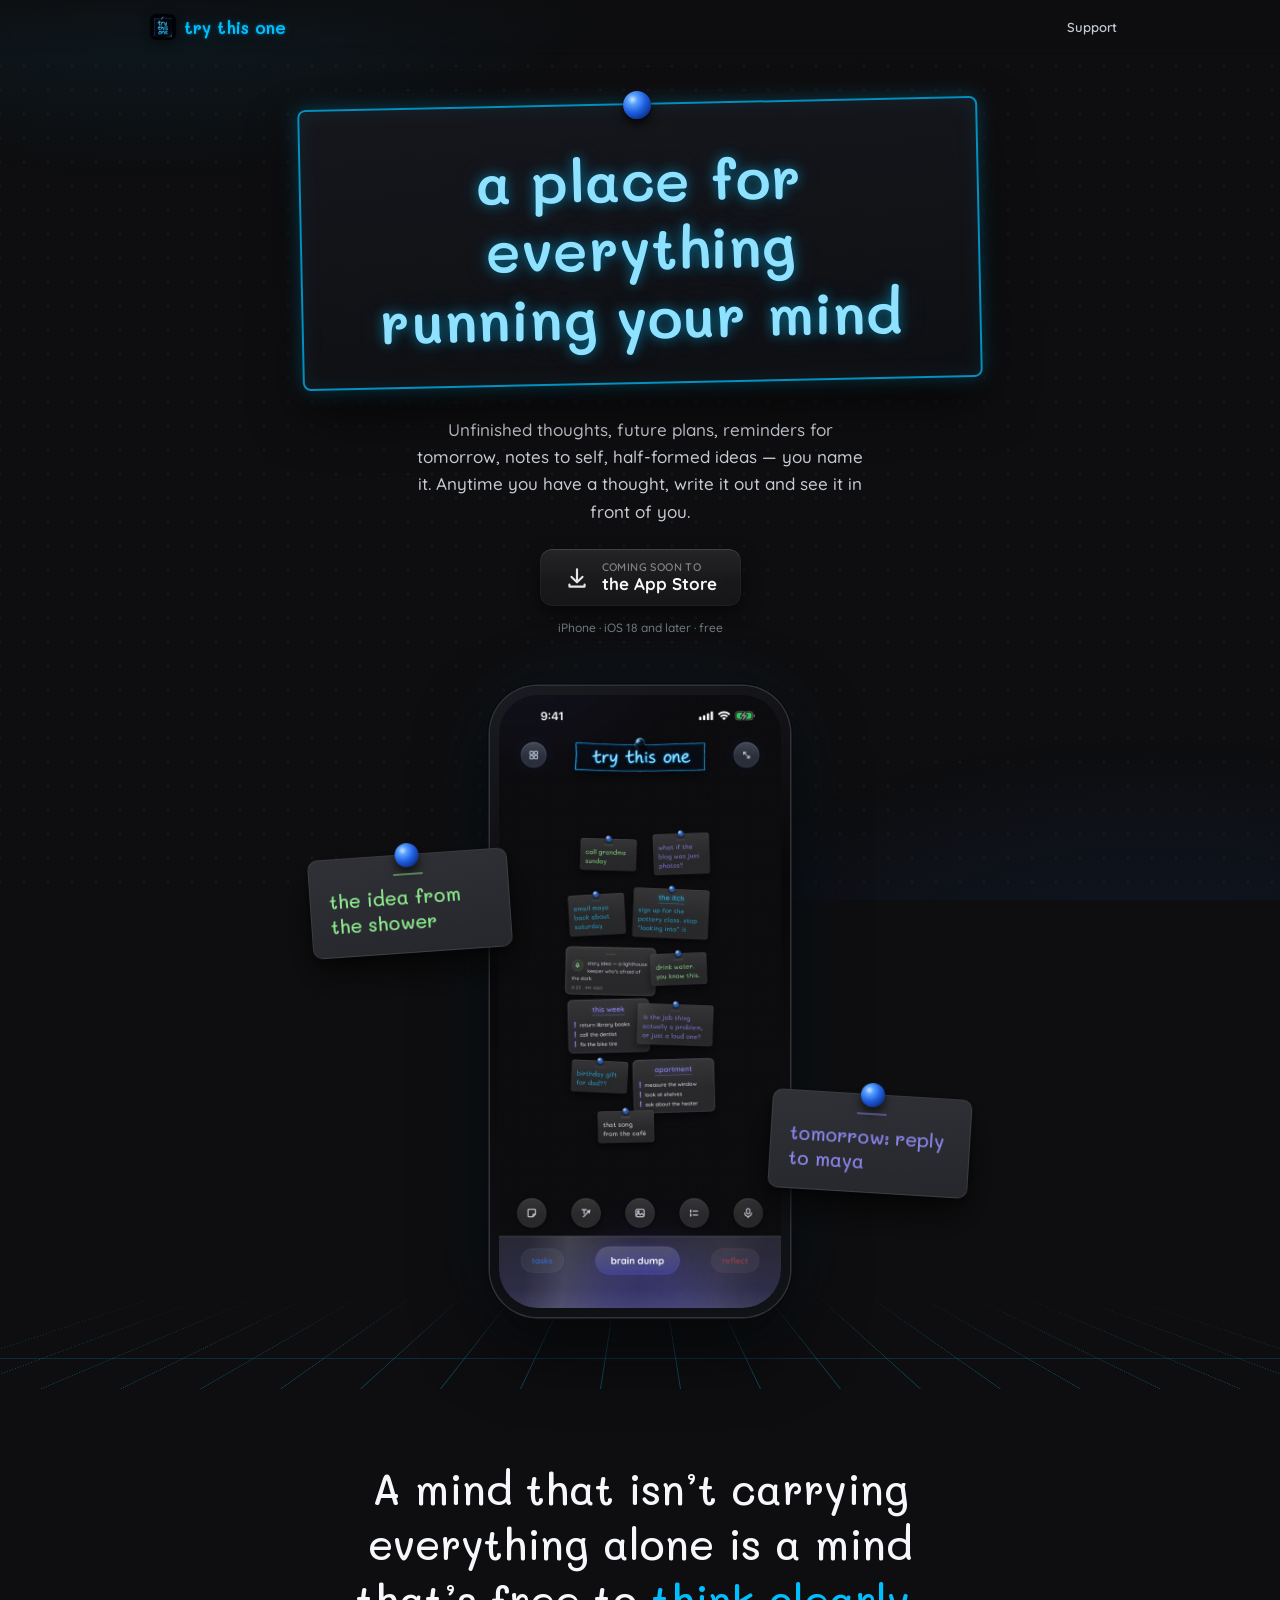
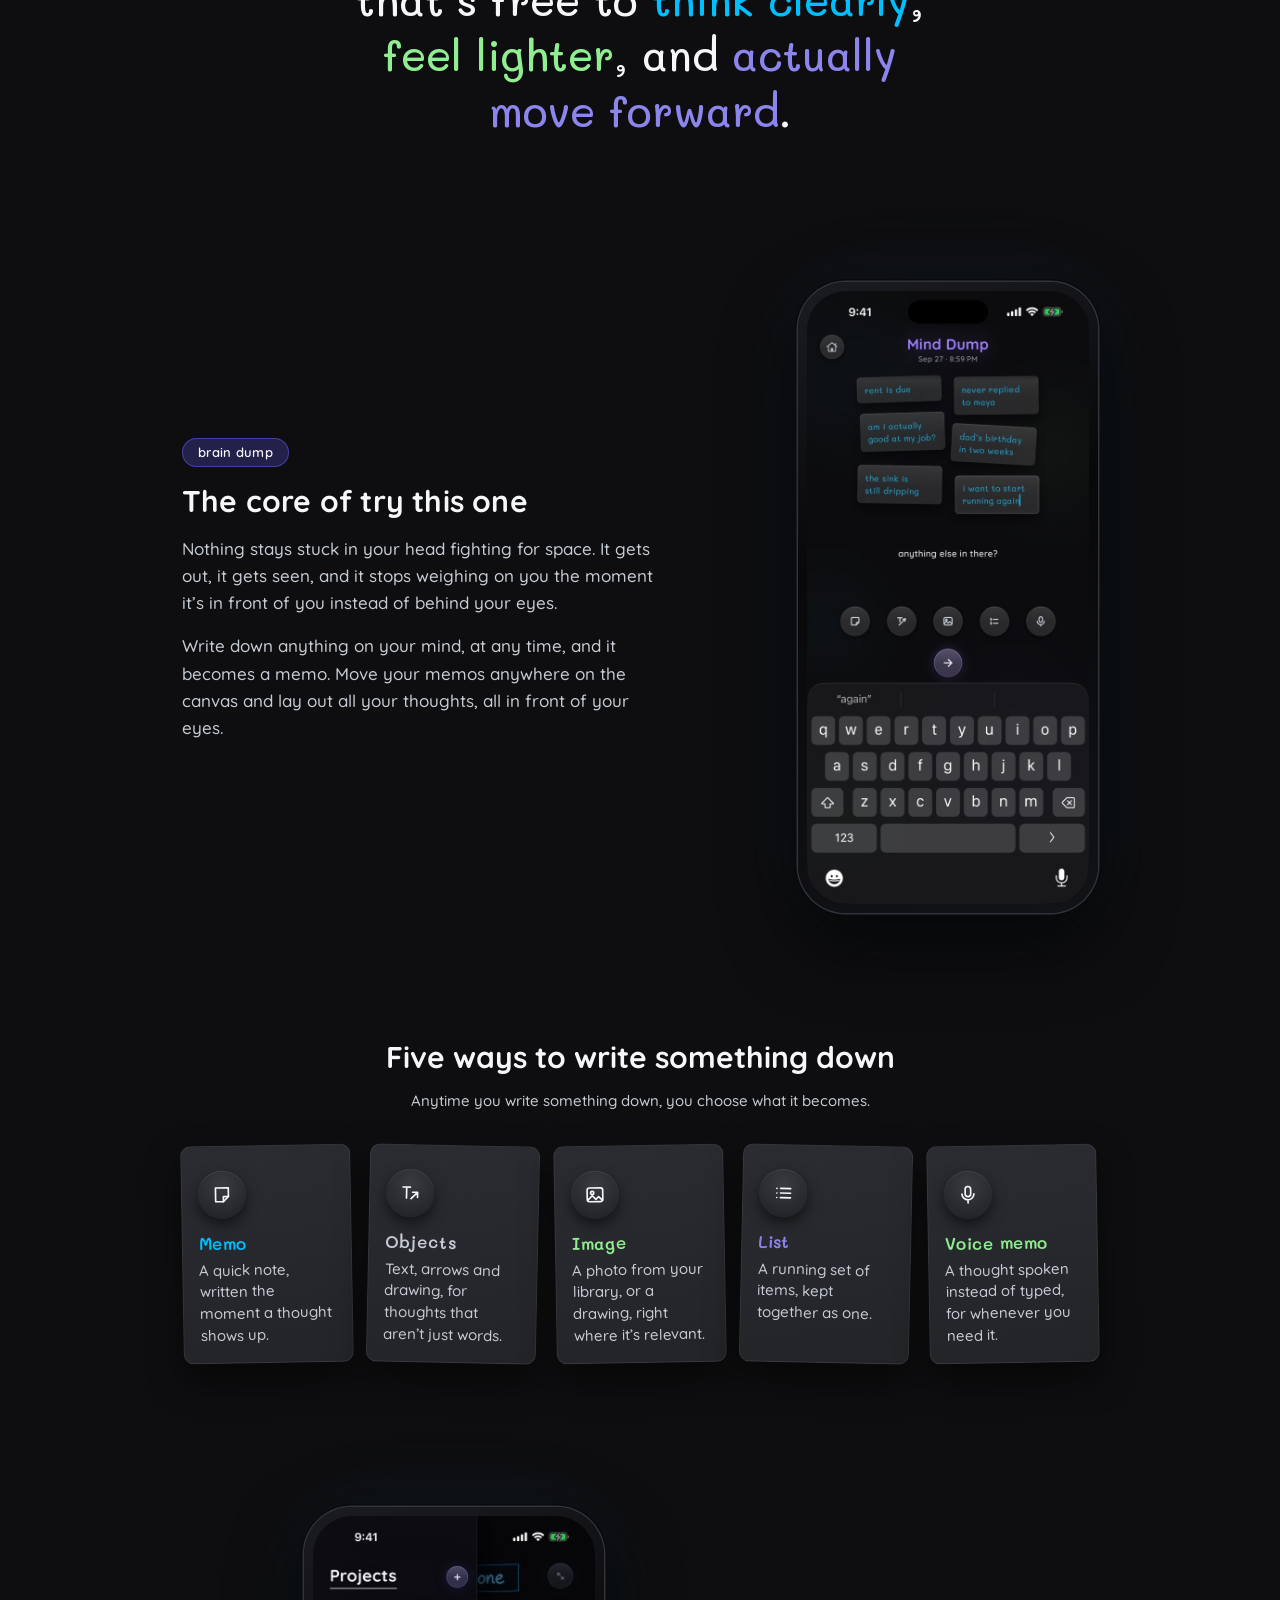
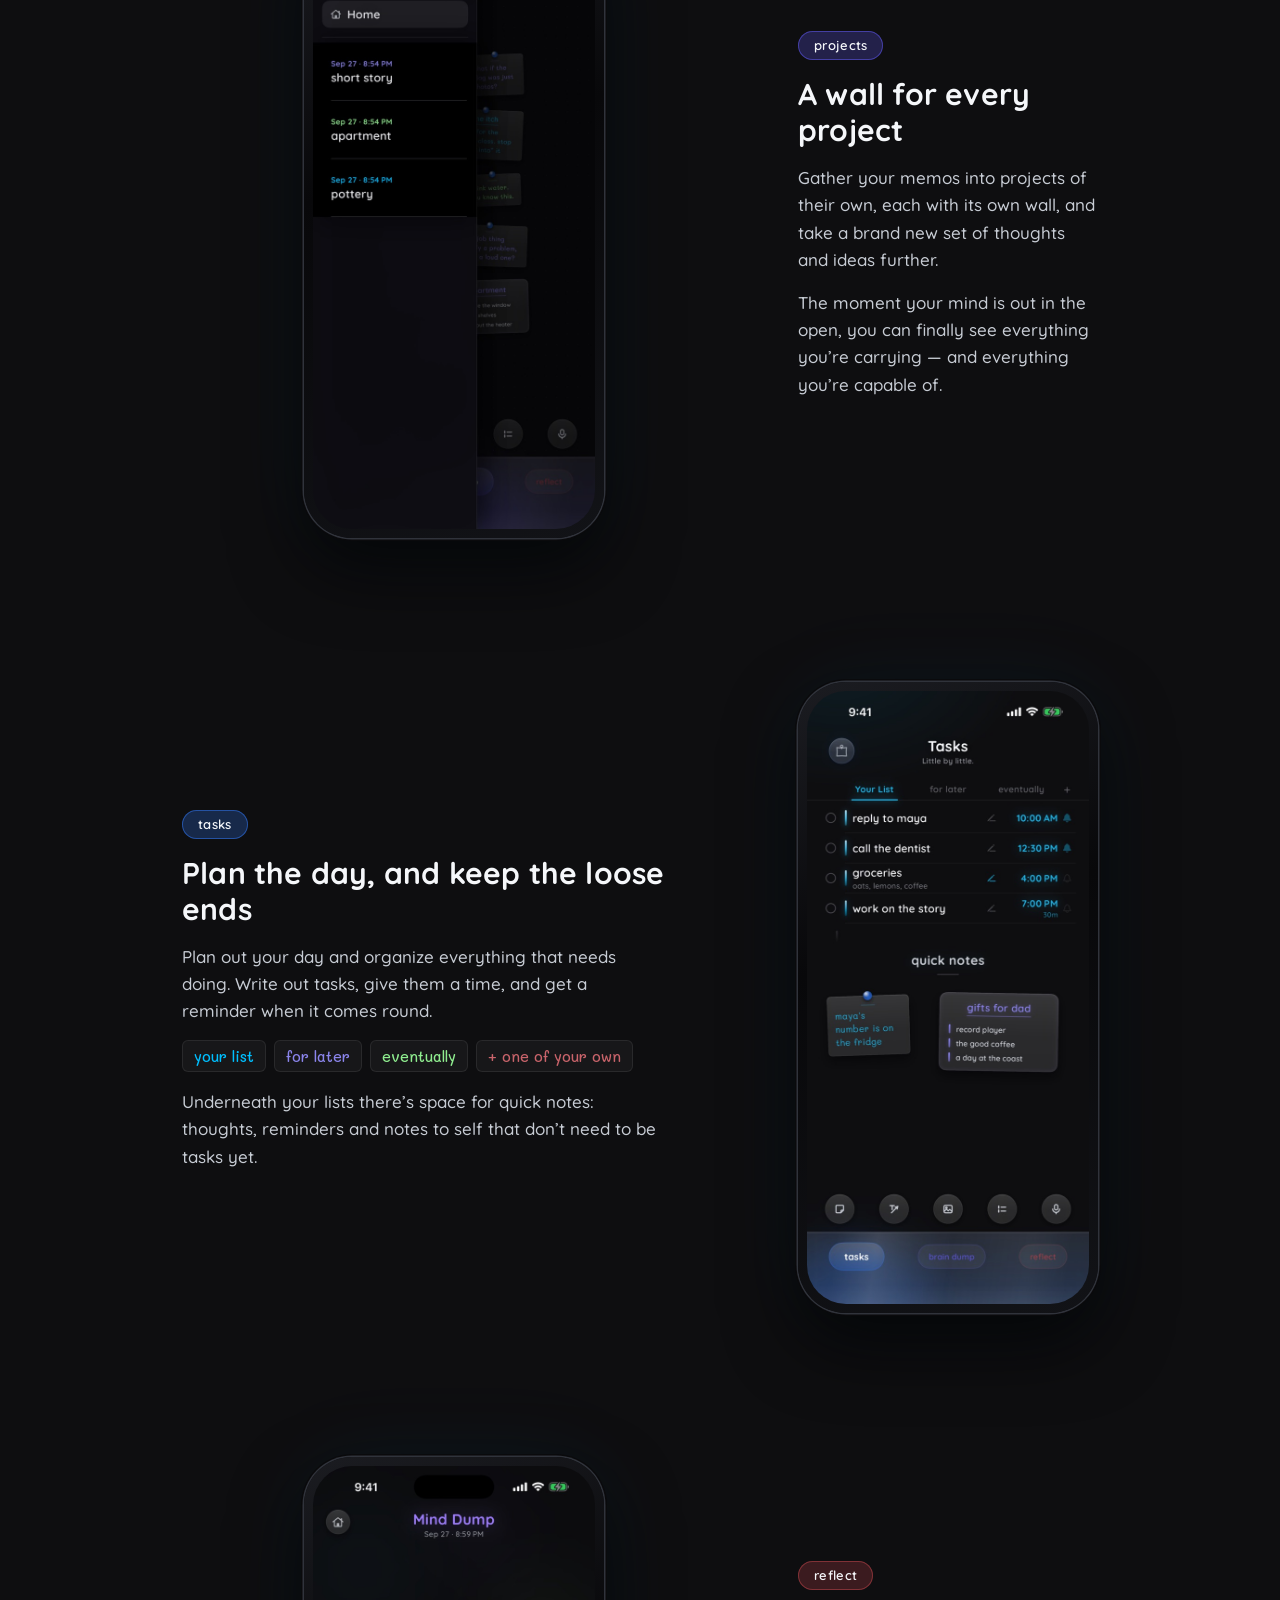
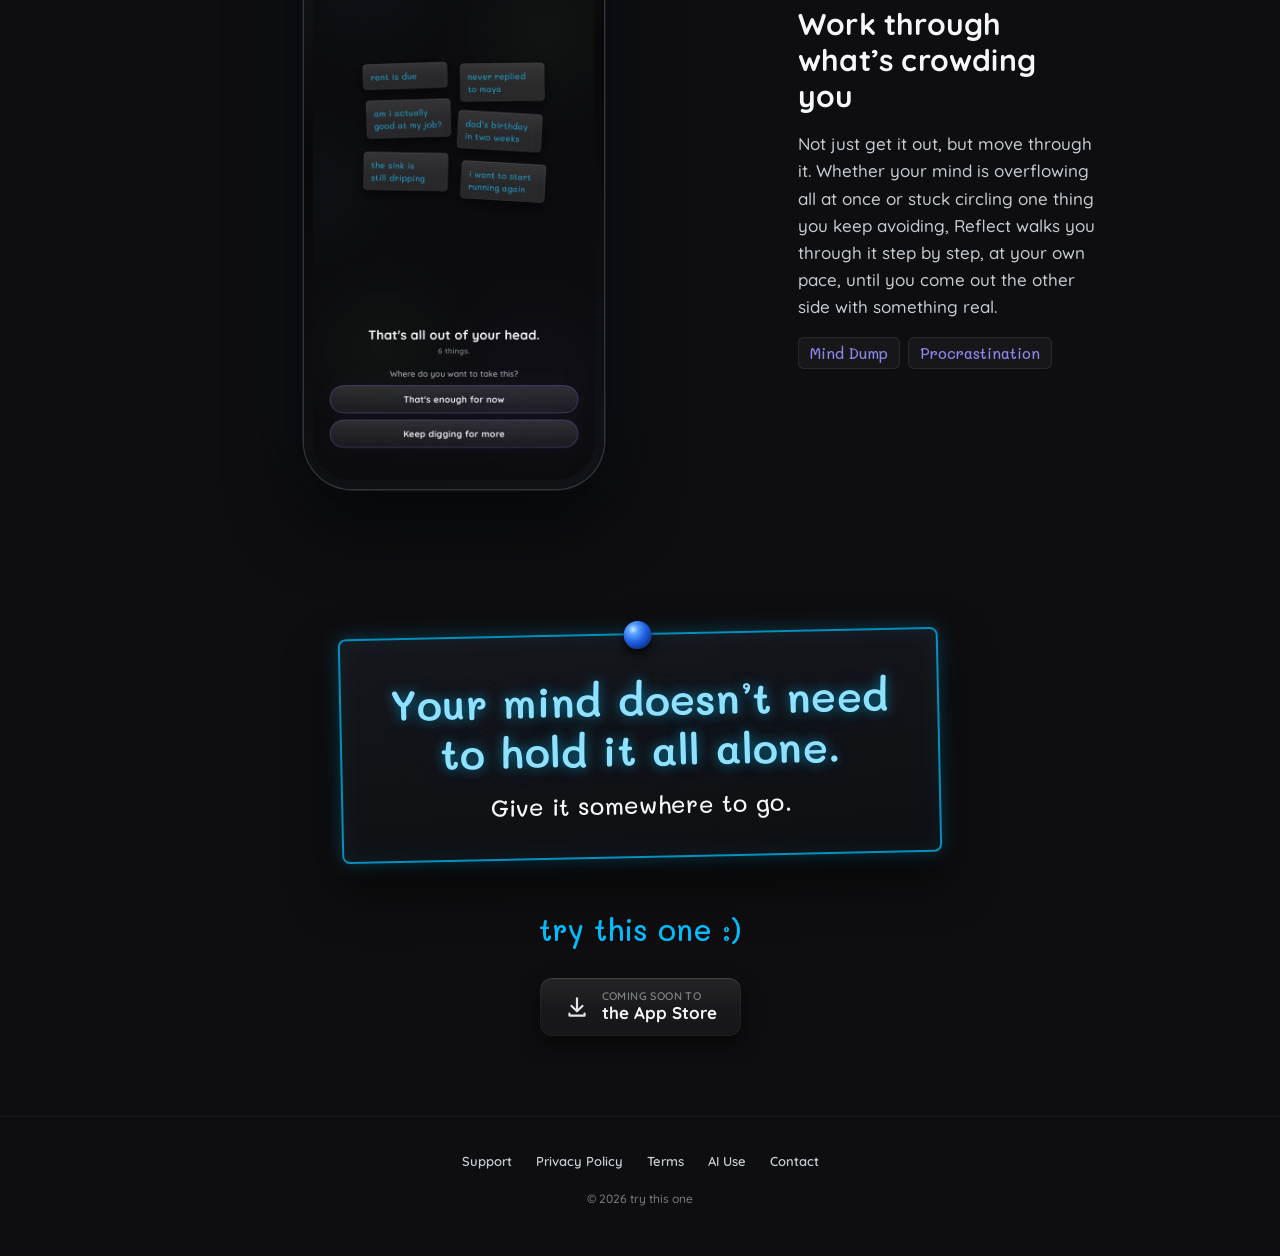
==== commit ed7e313d: "Make the landing page the pitch, with the app's real screens The page now says what the app is for i" ====
--- a/index.html
+++ b/index.html
@@ -4,23 +4,24 @@
 <meta charset="utf-8">
 <meta name="viewport" content="width=device-width, initial-scale=1">
 
-<title>Try This One — for creative minds &amp; thought</title>
-<meta name="description" content="A creative extension for anyone doing thoughtful work. Dump what's in your head onto an infinite canvas, keep tasks across three time horizons, and walk through what's in the way, one step at a time.">
+<title>try this one — a place for everything running your mind</title>
+<meta name="description" content="Unfinished thoughts, future plans, reminders for tomorrow, notes to self, half-formed ideas. Write it out and see it in front of you. An iPhone app with a wall for your thoughts, lists for your day, and walkthroughs for what's crowding you.">
 <meta name="theme-color" content="#0e0e10">
 
 <link rel="icon" href="assets/favicon.png" type="image/png">
 <link rel="apple-touch-icon" href="assets/apple-touch-icon.png">
 
 <meta property="og:type" content="website">
-<meta property="og:title" content="Try This One">
-<meta property="og:description" content="for creative minds &amp; thought">
-<meta property="og:image" content="assets/icon.png">
+<meta property="og:title" content="try this one">
+<meta property="og:description" content="A place for everything running your mind. Give it somewhere to go.">
+<meta property="og:image" content="https://km574744.github.io/trythisone-site/assets/icon.png">
 <meta name="twitter:card" content="summary">
 
 <link rel="preconnect" href="https://fonts.googleapis.com">
 <link rel="preconnect" href="https://fonts.gstatic.com" crossorigin>
 <link href="https://fonts.googleapis.com/css2?family=Quicksand:wght@500;600;700&family=Mali:wght@400;500;600&display=swap" rel="stylesheet">
 <link rel="stylesheet" href="tto.css">
+<script>document.documentElement.classList.add('js')</script>
 </head>
 
 <body>
@@ -41,27 +42,25 @@
 <main>
 
   <!-- =====================================================================
-       Hero
-       ===================================================================== -->
-  <div class="page">
-    <section class="hero">
-      <img class="hero__icon" src="assets/icon.png" alt="The Try This One app icon" width="104" height="104">
-
-      <h1>Try This One</h1>
-      <p class="tagline">for creative minds &amp; thought</p>
-
-      <p class="lead">
-        A creative extension for anyone doing thoughtful work. Get what's in
-        your head out of it, put it somewhere you can see all of at once, and
-        come back to it when you're ready.
+       Hero — the sign, the pitch, and the wall
+       ===================================================================== -->
+  <div class="page">
+    <section class="lp-hero">
+
+      <div class="sign">
+        <i class="pin" aria-hidden="true"></i>
+        <h1>a place for everything running&nbsp;your&nbsp;mind</h1>
+      </div>
+
+      <p class="lp-lead">
+        Unfinished thoughts, future plans, reminders for tomorrow, notes to
+        self, half-formed ideas — you name it. Anytime you have a thought,
+        write it out and see it in front of you.
       </p>
 
-      <!-- PLACEHOLDER BADGE.
-           The app isn't on the App Store yet, so this is a stand-in drawn in
-           the app's own style and pointing nowhere. Apple's badge has to be
-           Apple's own artwork — when the app is approved, download it from
-           developer.apple.com/app-store/marketing/guidelines/ and replace this
-           whole <a> with it, pointing at the real App Store link. -->
+      <!-- PLACEHOLDER BADGE — see the note on .badge in tto.css. When the app
+           is approved, replace this whole <a> with Apple's official badge
+           artwork, pointing at the real App Store link. -->
       <a class="badge glass" href="#" aria-label="Coming soon to the App Store">
         <svg class="badge__glyph" viewBox="0 0 24 24" aria-hidden="true" focusable="false">
           <path d="M12 3a1 1 0 0 1 1 1v9.59l3.3-3.3a1 1 0 1 1 1.4 1.42l-5 5a1 1 0 0 1-1.4 0l-5-5a1 1 0 1 1 1.4-1.42l3.3 3.3V4a1 1 0 0 1 1-1Zm-7 14a1 1 0 0 1 1 1v1h12v-1a1 1 0 1 1 2 0v1.5A1.5 1.5 0 0 1 18.5 21h-13A1.5 1.5 0 0 1 4 19.5V18a1 1 0 0 1 1-1Z"/>
@@ -71,100 +70,178 @@
           <span class="badge__main">the App Store</span>
         </span>
       </a>
-
-      <p class="badge-note">iPhone · iOS 17 and later</p>
-
-      <figure class="shot glass shot--hero"
-              data-placeholder="images/hero.png">
-        <img src="images/hero.png" alt="Try This One running on an iPhone" loading="eager">
-      </figure>
-    </section>
-  </div>
-
-  <!-- =====================================================================
-       How it works — the three tabs
-       ===================================================================== -->
-  <div class="page">
-    <section id="how">
-      <div class="section-head">
-        <h2>Three tabs, and that's the whole app</h2>
-        <p>
-          One for getting it out, one for what you've decided to do, and one for
-          the days when neither of those is happening.
-        </p>
-      </div>
-
-      <div class="tabs">
-
-        <!-- Brain Dump -->
-        <article class="tab tab--braindump glass sky sky--braindump">
-          <figure class="shot" data-placeholder="images/brain-dump.png">
-            <img src="images/brain-dump.png" alt="The Brain Dump canvas, memos scattered across a wall" loading="lazy">
-          </figure>
-          <div class="tab__body">
-            <p class="tab__name">brain dump</p>
-            <h3>An infinite wall you can push things around on</h3>
-            <p>
-              Write a note and it lands on the wall. Drag it, pinch the whole
-              board, draw on a memo, record one out loud. Nothing is filed and
-              nothing is sorted until you want it to be.
-            </p>
-            <p>
-              The notes have weight — drop one on top of another and it makes
-              room for itself. Pile them up, spread them out, leave them where
-              they fell.
-            </p>
-          </div>
-        </article>
-
-        <!-- Tasks -->
-        <article class="tab tab--tasks glass">
-          <figure class="shot" data-placeholder="images/tasks.png">
-            <img src="images/tasks.png" alt="The Tasks screen, three shelves of tasks" loading="lazy">
-          </figure>
-          <div class="tab__body">
-            <p class="tab__name">tasks</p>
-            <h3>Three shelves, not one list</h3>
-            <p>
-              Everything you've decided to do sits on one of three shelves,
-              sorted by how far away it is rather than by how important someone
-              says it is.
-            </p>
-            <ul class="chips">
-              <li>now</li>
-              <li>later</li>
-              <li>eventually</li>
-            </ul>
-            <p>
-              A task can carry a time, and the shelf shades with the clock — the
-              morning end pale, the evening end deep — so a glance tells you
-              where in the day you are.
-            </p>
-          </div>
-        </article>
-
-        <!-- Reflect -->
-        <article class="tab tab--reflect glass sky sky--reflect">
-          <figure class="shot" data-placeholder="images/reflect.png">
-            <img src="images/reflect.png" alt="A guided walkthrough in the Reflect tab" loading="lazy">
-          </figure>
-          <div class="tab__body">
-            <p class="tab__name">reflect</p>
-            <h3>Walkthroughs, one step at a time</h3>
-            <p>
-              Each one is a method that would work on a sheet of paper with a
-              pen and nothing else. The app only holds the steps and keeps the
-              pace.
-            </p>
-            <p>
-              A mind dump for when there's too much at once. A walkthrough for
-              when you know the task and you're doing everything except it. What
-              you write ends up back on the wall, and the ones worth doing
-              become tasks.
-            </p>
-          </div>
-        </article>
-
+      <p class="badge-note">iPhone · iOS 18 and later · free</p>
+
+      <div class="stage">
+        <div class="floor" aria-hidden="true"></div>
+        <div class="phone">
+          <img src="images/wall.jpg" width="607" height="1320"
+               alt="The brain dump wall in try this one, covered in memos: call grandma sunday, email maya back about saturday, a voice memo with a story idea, a list for this week, and more">
+        </div>
+        <p class="note note--l" style="--ink:var(--green)" aria-hidden="true">the idea from the shower</p>
+        <p class="note note--r" style="--ink:var(--indigo)" aria-hidden="true">tomorrow: reply to maya</p>
+      </div>
+
+    </section>
+  </div>
+
+  <!-- =====================================================================
+       The pitch, in one sentence
+       ===================================================================== -->
+  <div class="page">
+    <section class="statement reveal">
+      <p>
+        A mind that isn’t carrying everything alone is a mind that’s free to
+        <span>think clearly</span>, <span>feel lighter</span>, and
+        <span>actually move forward</span>.
+      </p>
+    </section>
+  </div>
+
+  <!-- =====================================================================
+       Brain Dump
+       ===================================================================== -->
+  <div class="page">
+    <section class="feature reveal" id="brain-dump">
+      <div class="feature__text">
+        <p class="pill pill--braindump">brain dump</p>
+        <h2>The core of try this one</h2>
+        <p>
+          Nothing stays stuck in your head fighting for space. It gets out, it
+          gets seen, and it stops weighing on you the moment it’s in front of
+          you instead of behind your eyes.
+        </p>
+        <p>
+          Write down anything on your mind, at any time, and it becomes a memo.
+          Move your memos anywhere on the canvas and lay out all your thoughts,
+          all in front of your eyes.
+        </p>
+      </div>
+      <div class="phone phone--side">
+        <img src="images/mind-dump.jpg" width="607" height="1320" loading="lazy"
+             alt="Memos landing on the wall one at a time: rent is due, never replied to maya, am i actually good at my job, dad's birthday in two weeks">
+      </div>
+    </section>
+
+    <!-- Five ways to write something down -->
+    <section class="tools reveal" aria-labelledby="tools-title">
+      <div class="lp-head">
+        <h3 id="tools-title">Five ways to write something down</h3>
+        <p>Anytime you write something down, you choose what it becomes.</p>
+      </div>
+
+      <ul class="tools__grid">
+        <li class="tool" style="--ink:var(--cyan)">
+          <span class="tool__icon" aria-hidden="true">
+            <svg viewBox="0 0 24 24"><path d="M5 4.5h14v9.5l-5.5 5.5H5z"/><path d="M13.5 19.5V14H19"/></svg>
+          </span>
+          <p class="tool__name">Memo</p>
+          <p>A quick note, written the moment a thought shows up.</p>
+        </li>
+        <li class="tool" style="--ink:var(--silver)">
+          <span class="tool__icon" aria-hidden="true">
+            <svg viewBox="0 0 24 24"><path d="M4 5.5h8M8 5.5v12"/><path d="M13 18l7-7M14.5 11H20v5.5"/></svg>
+          </span>
+          <p class="tool__name">Objects</p>
+          <p>Text, arrows and drawing, for thoughts that aren’t just words.</p>
+        </li>
+        <li class="tool" style="--ink:var(--green)">
+          <span class="tool__icon" aria-hidden="true">
+            <svg viewBox="0 0 24 24"><rect x="3.5" y="4.5" width="17" height="15" rx="2.5"/><circle cx="9" cy="10" r="1.8"/><path d="M4 18l5-5 4 4 3-3 4 4"/></svg>
+          </span>
+          <p class="tool__name">Image</p>
+          <p>A photo from your library, or a drawing, right where it’s relevant.</p>
+        </li>
+        <li class="tool" style="--ink:var(--indigo)">
+          <span class="tool__icon" aria-hidden="true">
+            <svg viewBox="0 0 24 24"><path d="M5 7h.01M5 12h.01M5 17h.01"/><path d="M9 7h11M9 12h11M9 17h11"/></svg>
+          </span>
+          <p class="tool__name">List</p>
+          <p>A running set of items, kept together as one.</p>
+        </li>
+        <li class="tool" style="--ink:var(--green)">
+          <span class="tool__icon" aria-hidden="true">
+            <svg viewBox="0 0 24 24"><rect x="9" y="3" width="6" height="11" rx="3"/><path d="M5.5 11a6.5 6.5 0 0 0 13 0M12 17.5V21"/></svg>
+          </span>
+          <p class="tool__name">Voice memo</p>
+          <p>A thought spoken instead of typed, for whenever you need it.</p>
+        </li>
+      </ul>
+    </section>
+
+    <!-- Projects -->
+    <section class="feature feature--flip reveal">
+      <div class="feature__text">
+        <p class="pill pill--braindump">projects</p>
+        <h2>A wall for every project</h2>
+        <p>
+          Gather your memos into projects of their own, each with its own wall,
+          and take a brand new set of thoughts and ideas further.
+        </p>
+        <p>
+          The moment your mind is out in the open, you can finally see
+          everything you’re carrying — and everything you’re capable of.
+        </p>
+      </div>
+      <div class="phone phone--side">
+        <img src="images/projects.jpg" width="607" height="1320" loading="lazy"
+             alt="The projects drawer open over the wall, listing short story, apartment and pottery">
+      </div>
+    </section>
+  </div>
+
+  <!-- =====================================================================
+       Tasks
+       ===================================================================== -->
+  <div class="page">
+    <section class="feature reveal" id="tasks">
+      <div class="feature__text">
+        <p class="pill pill--tasks">tasks</p>
+        <h2>Plan the day, and keep the loose ends</h2>
+        <p>
+          Plan out your day and organize everything that needs doing. Write out
+          tasks, give them a time, and get a reminder when it comes round.
+        </p>
+        <ul class="chips" aria-label="Lists">
+          <li style="--ink:var(--cyan)">your list</li>
+          <li style="--ink:var(--indigo)">for later</li>
+          <li style="--ink:var(--green)">eventually</li>
+          <li style="--ink:var(--maroon-soft)">+ one of your own</li>
+        </ul>
+        <p>
+          Underneath your lists there’s space for quick notes: thoughts,
+          reminders and notes to self that don’t need to be tasks yet.
+        </p>
+      </div>
+      <div class="phone phone--side">
+        <img src="images/tasks.jpg" width="607" height="1320" loading="lazy"
+             alt="The tasks screen: reply to maya at 10 AM, call the dentist at 12:30, groceries at 4, work on the story at 7, with quick notes underneath">
+      </div>
+    </section>
+  </div>
+
+  <!-- =====================================================================
+       Reflect
+       ===================================================================== -->
+  <div class="page">
+    <section class="feature feature--flip reveal" id="reflect">
+      <div class="feature__text">
+        <p class="pill pill--reflect">reflect</p>
+        <h2>Work through what’s crowding you</h2>
+        <p>
+          Not just get it out, but move through it. Whether your mind is
+          overflowing all at once or stuck circling one thing you keep
+          avoiding, Reflect walks you through it step by step, at your own
+          pace, until you come out the other side with something real.
+        </p>
+        <ul class="chips" aria-label="Walkthroughs">
+          <li style="--ink:var(--indigo)">Mind Dump</li>
+          <li style="--ink:var(--indigo)">Procrastination</li>
+        </ul>
+      </div>
+      <div class="phone phone--side">
+        <img src="images/reflect.jpg" width="607" height="1320" loading="lazy"
+             alt="The end of a Mind Dump: six memos on the wall and the words that's all out of your head">
       </div>
     </section>
   </div>
@@ -172,16 +249,25 @@
   <!-- =====================================================================
        Closing
        ===================================================================== -->
-  <div class="page narrow">
-    <section>
-      <div class="closing glass">
-        <h2>No streaks. No counts. No notifications asking where you've been.</h2>
-        <p>
-          The app doesn't keep score, and it won't tell you that you've missed a
-          day. It's there when you open it.
-        </p>
-        <p class="hand">Try this one.</p>
-      </div>
+  <div class="page">
+    <section class="lp-close reveal">
+      <div class="sign sign--close">
+        <i class="pin" aria-hidden="true"></i>
+        <h2>Your mind doesn’t need to hold it all&nbsp;alone.</h2>
+        <p>Give it somewhere to go.</p>
+      </div>
+
+      <p class="signoff">try this one :)</p>
+
+      <a class="badge glass" href="#" aria-label="Coming soon to the App Store">
+        <svg class="badge__glyph" viewBox="0 0 24 24" aria-hidden="true" focusable="false">
+          <path d="M12 3a1 1 0 0 1 1 1v9.59l3.3-3.3a1 1 0 1 1 1.4 1.42l-5 5a1 1 0 0 1-1.4 0l-5-5a1 1 0 1 1 1.4-1.42l3.3 3.3V4a1 1 0 0 1 1-1Zm-7 14a1 1 0 0 1 1 1v1h12v-1a1 1 0 1 1 2 0v1.5A1.5 1.5 0 0 1 18.5 21h-13A1.5 1.5 0 0 1 4 19.5V18a1 1 0 0 1 1-1Z"/>
+        </svg>
+        <span class="badge__text">
+          <span class="badge__sup">Coming soon to</span>
+          <span class="badge__main">the App Store</span>
+        </span>
+      </a>
     </section>
   </div>
 
@@ -195,22 +281,21 @@
     <li><a href="ai.html">AI Use</a></li>
     <li><a href="mailto:kmworkshq@gmail.com">Contact</a></li>
   </ul>
-  <p class="footer__fine">© 2026 Try This One</p>
+  <p class="footer__fine">© 2026 try this one</p>
 </footer>
 
-<!-- The only script on the page.
-
-     Every screenshot frame points at a file in images/ that hasn't been taken
-     yet. Drop a PNG in at that filename and it shows up with no markup to edit;
-     until then this removes the <img> that failed, leaving the frame and its
-     label, because a broken-image icon on a landing page looks like a mistake
-     and an empty frame looks like a decision. Delete this once the real
-     screenshots are in. -->
+<!-- Sections settle in once as they arrive, then stay put. Nothing moves on
+     its own after that. Without JavaScript, or with reduced motion, everything
+     is simply there. -->
 <script>
-  for (const img of document.querySelectorAll('.shot img')) {
-    img.addEventListener('error', () => img.remove());
-    // A cached failure can land before the listener does.
-    if (img.complete && img.naturalWidth === 0) img.remove();
+  const pieces = document.querySelectorAll('.reveal');
+  if ('IntersectionObserver' in window && !matchMedia('(prefers-reduced-motion: reduce)').matches) {
+    const seen = new IntersectionObserver((entries) => {
+      for (const e of entries) if (e.isIntersecting) { e.target.classList.add('in'); seen.unobserve(e.target); }
+    }, { rootMargin: '0px 0px -12% 0px' });
+    pieces.forEach((p) => seen.observe(p));
+  } else {
+    pieces.forEach((p) => p.classList.add('in'));
   }
 </script>
 
--- a/tto.css
+++ b/tto.css
@@ -145,27 +145,6 @@
   background:
     radial-gradient(60% 42% at 12% -6%,  rgba(0, 191, 255, .09), transparent 62%),
     radial-gradient(68% 50% at 90% 112%, rgba(21, 68, 143, .18), transparent 60%);
-}
-
-/* A section can borrow another tab's sky. Same two-glow shape, that tab's
-   colours — Brain Dump's indigo, Reflect's maroon. */
-.sky { position: relative; isolation: isolate; }
-.sky::before {
-  content: "";
-  position: absolute;
-  inset: -10% -20%;
-  z-index: -1;
-  pointer-events: none;
-}
-.sky--braindump::before {
-  background:
-    radial-gradient(54% 38% at 10% -4%,  rgba(90, 84, 224, .10), transparent 60%),
-    radial-gradient(66% 48% at 92% 108%, rgba(47, 44, 158, .20), transparent 60%);
-}
-.sky--reflect::before {
-  background:
-    radial-gradient(56% 40% at 12% -5%,  rgba(166, 62, 68, .10), transparent 60%),
-    radial-gradient(66% 48% at 90% 108%, rgba(119, 32, 42, .22), transparent 60%);
 }
 
 /* ===========================================================================
@@ -283,22 +262,6 @@
   border-color: var(--edge-hair);
 }
 
-/* ===========================================================================
-   Hero
-   =========================================================================== */
-
-.hero {
-  text-align: center;
-  padding: var(--s6) 0 var(--s7);
-}
-
-.hero__icon {
-  width: 84px;
-  height: 84px;
-  border-radius: 20px;
-  box-shadow: 0 14px 34px rgba(0, 0, 0, .6), 0 0 0 1px var(--edge-hair);
-  margin-bottom: var(--s4);
-}
 
 h1 {
   font-size: var(--t-display);
@@ -306,24 +269,6 @@
   letter-spacing: .2px;
   line-height: 1.12;
   margin: 0 0 var(--s2);
-}
-
-/* The tagline is content, not chrome, so it is set in Mali — the same
-   distinction the app draws between a label and something a person wrote. */
-.tagline {
-  font-family: Mali, cursive;
-  font-weight: 500;
-  font-size: var(--t-title);
-  line-height: 1.3;
-  color: var(--cyan);
-  margin: 0 0 var(--s4);
-}
-
-.lead {
-  font-size: var(--t-strong);
-  color: var(--ink-quiet);
-  margin: 0 auto var(--s5);
-  max-width: 44ch;
 }
 
 /* ===========================================================================
@@ -384,62 +329,6 @@
   margin: var(--s3) 0 0;
 }
 
-/* ===========================================================================
-   Screenshot slots
-   ---------------------------------------------------------------------------
-   Each frame points at a file in images/ that isn't there yet. Drop a PNG in at
-   that exact filename and it appears — no markup to edit. Until then the frame
-   shows its own label, because a broken-image icon on a landing page is worse
-   than an empty one. (The one line of JS in the page removes the missing <img>;
-   the label underneath is plain CSS.)
-   =========================================================================== */
-
-.shot {
-  margin: 0;
-  position: relative;
-  border-radius: var(--r-stage);
-  overflow: hidden;
-  /* A phone, at the aspect the app is drawn for. */
-  aspect-ratio: 393 / 852;
-  display: flex;
-  align-items: center;
-  justify-content: center;
-}
-
-.shot img {
-  width: 100%;
-  height: 100%;
-  object-fit: cover;
-  display: block;
-  border-radius: inherit;
-}
-
-/* The empty state: a dashed outline and the name of the file that goes here. */
-.shot::before {
-  content: attr(data-placeholder);
-  position: absolute;
-  inset: var(--s3);
-  border: 1px dashed rgba(255, 255, 255, .13);
-  border-radius: var(--r-sheet);
-  display: flex;
-  align-items: center;
-  justify-content: center;
-  text-align: center;
-  padding: var(--s4);
-  font-size: var(--t-tiny);
-  font-weight: 600;
-  letter-spacing: .3px;
-  color: var(--ink-faint);
-  pointer-events: none;
-}
-
-/* Once a real screenshot loads it covers the frame, so the label goes. */
-.shot:has(img)::before { display: none; }
-
-.shot--hero {
-  max-width: 300px;
-  margin: var(--s7) auto 0;
-}
 
 /* ===========================================================================
    Sections
@@ -466,132 +355,348 @@
   max-width: 46ch;
 }
 
-/* ===========================================================================
-   The three tabs
+
+/* ===========================================================================
+   Landing page
    ---------------------------------------------------------------------------
-   Each card wears its tab's identity colour (TTOTab.tint), so the page is
-   colour-coded the same way the app is.
-   =========================================================================== */
-
-.tabs {
-  display: grid;
-  gap: var(--s5);
-}
-
-.tab {
-  --accent: var(--cyan);
-  padding: var(--s5);
-  border-radius: var(--r-stage);
-  display: grid;
-  gap: var(--s4);
-}
-
-.tab--braindump { --accent: var(--tab-indigo-hi); }
-.tab--tasks     { --accent: var(--tab-blue-hi); }
-.tab--reflect   { --accent: var(--maroon-soft); }
-
-/* An accent glow riding the inside edge — the `accent:` parameter on
-   TTOGlass, which some surfaces in the app carry and most don't. */
-.tab::before {
+   Built from the same pieces as the App Store screenshots: a glowing sign
+   pinned above the phone, memos pinned around it, and the grid floor the
+   splash screen stands on. The memos are the app's own cards: near-black
+   board, Mali ink in one of the three accents, a blue pin, and the short tick
+   under the pin that every memo carries (BoardMemoView).
+   =========================================================================== */
+
+/* The pin. A glossy blue ball, lit from the upper left, casting down. */
+.pin {
+  position: absolute;
+  left: 50%;
+  top: -14px;
+  width: 28px;
+  height: 28px;
+  margin-left: -14px;
+  border-radius: 50%;
+  background: radial-gradient(circle at 34% 30%,
+    #cfe6ff 0%, #5aa2ff 18%, #1f5fe0 48%, #0b2f8a 80%, #061a52 100%);
+  box-shadow: 0 6px 10px rgba(0, 0, 0, .6), 0 1px 2px rgba(0, 0, 0, .5);
+}
+
+/* The sign: the splash screen's glowing note, blown up to hold a headline.
+   The glow stays soft, a lit edge rather than a neon tube. */
+.sign {
+  position: relative;
+  display: inline-block;
+  max-width: 680px;
+  padding: 40px clamp(20px, 5vw, 44px) 32px;
+  background: linear-gradient(175deg, #16171c 0%, #0e0f12 100%);
+  border: 2px solid rgba(0, 191, 255, .72);
+  border-radius: 8px;
+  box-shadow:
+    0 0 18px rgba(0, 191, 255, .26),
+    inset 0 0 22px rgba(0, 191, 255, .08),
+    0 24px 50px rgba(0, 0, 0, .6);
+  transform: rotate(-1.2deg);
+}
+
+.sign h1,
+.sign h2 {
+  margin: 0;
+  font-family: Mali, cursive;
+  font-weight: 600;
+  line-height: 1.18;
+  color: #8fe2ff;
+  text-shadow: 0 0 12px rgba(0, 191, 255, .5), 0 0 28px rgba(0, 191, 255, .18);
+}
+.sign h1 { font-size: clamp(32px, 7.4vw, 58px); }
+.sign h2 { font-size: clamp(26px, 5.6vw, 42px); }
+
+/* A memo, pinned. */
+.note {
+  position: absolute;
+  z-index: 2;
+  width: clamp(132px, 30vw, 200px);
+  margin: 0;
+  padding: 30px 18px 18px;
+  border-radius: 10px;
+  background: linear-gradient(172deg, #303137 0%, #26272c 100%);
+  border: 1px solid rgba(255, 255, 255, .08);
+  box-shadow: 0 20px 40px rgba(0, 0, 0, .6), 0 4px 10px rgba(0, 0, 0, .45);
+  font-family: Mali, cursive;
+  font-weight: 500;
+  font-size: clamp(15px, 3.6vw, 19px);
+  line-height: 1.3;
+  text-align: left;
+  color: var(--ink);
+}
+.note::before {                     /* the pin */
   content: "";
   position: absolute;
-  inset: 0;
-  border-radius: inherit;
-  background: radial-gradient(120% 60% at 50% 100%, color-mix(in srgb, var(--accent) 13%, transparent), transparent 70%);
+  left: 50%;
+  top: -12px;
+  width: 24px;
+  height: 24px;
+  margin-left: -12px;
+  border-radius: 50%;
+  background: radial-gradient(circle at 34% 30%,
+    #cfe6ff 0%, #5aa2ff 18%, #1f5fe0 48%, #0b2f8a 80%, #061a52 100%);
+  box-shadow: 0 6px 10px rgba(0, 0, 0, .6);
+}
+.note::after {                      /* the tick under it */
+  content: "";
+  position: absolute;
+  left: 50%;
+  top: 18px;
+  width: 30px;
+  height: 2px;
+  margin-left: -15px;
+  border-radius: 2px;
+  background: var(--ink);
+  opacity: .45;
+}
+
+/* A phone, in the frame the screenshots wear. */
+.phone {
+  position: relative;
+  z-index: 1;
+  width: min(300px, 70vw);
+  margin: 0 auto;
+  padding: 9px;
+  border-radius: 48px;
+  background: linear-gradient(160deg, #1b1c21, #08080a 40%, #121317);
+  box-shadow:
+    0 0 0 1.5px #30333b,
+    0 0 0 3px #0a0a0c,
+    0 30px 70px rgba(0, 0, 0, .7),
+    0 0 90px rgba(0, 191, 255, .07);
+}
+.phone img {
+  display: block;
+  width: 100%;
+  height: auto;
+  border-radius: 39px;
+}
+
+/* -- Hero ----------------------------------------------------------------- */
+
+/* The floor below is deliberately wider than the page. `overflow-x: hidden`
+   on body is not enough to stop it: iOS Safari lets the page pan sideways
+   into anything the viewport doesn't clip itself. `clip` cuts it off without
+   making main a scroll container. */
+main { overflow-x: clip; }
+
+.lp-hero {
+  text-align: center;
+  padding: var(--s7) 0 0;
+}
+
+.lp-lead {
+  font-size: var(--t-strong);
+  color: var(--ink-quiet);
+  max-width: 46ch;
+  margin: var(--s6) auto var(--s5);
+}
+
+.stage {
+  position: relative;
+  max-width: 640px;
+  margin: var(--s7) auto 0;
+  padding-bottom: var(--s7);
+}
+
+.note--l { left: 0;  top: 24%; transform: rotate(-4deg); }
+.note--r { right: 0; top: 58%; transform: rotate(3.5deg); }
+
+/* The grid floor from the splash screen, running away from you under the
+   phone. Wider than the page on purpose: body clips the overflow. */
+.floor {
+  position: absolute;
+  left: 50%;
+  bottom: 0;
+  width: 1600px;
+  height: 420px;
+  margin-left: -800px;
+  z-index: 0;
   pointer-events: none;
-}
-
-.tab__body { position: relative; }
-
-/* The tab's name, in the lowercase the nav bar uses. */
-.tab__name {
-  display: inline-flex;
+  background-image:
+    linear-gradient(rgba(0, 191, 255, .34) 1.5px, transparent 1.5px),
+    linear-gradient(90deg, rgba(0, 191, 255, .34) 1.5px, transparent 1.5px);
+  background-size: 80px 80px;
+  background-position: center bottom;
+  transform: perspective(520px) rotateX(64deg);
+  transform-origin: 50% 100%;
+  -webkit-mask-image: linear-gradient(to top, #000 0%, rgba(0, 0, 0, .7) 35%, transparent 85%);
+          mask-image: linear-gradient(to top, #000 0%, rgba(0, 0, 0, .7) 35%, transparent 85%);
+}
+
+/* -- The pitch ------------------------------------------------------------- */
+
+.statement {
+  text-align: center;
+  padding: var(--s8) 0;
+}
+.statement p {
+  margin: 0 auto;
+  max-width: 24ch;
+  font-family: Mali, cursive;
+  font-weight: 500;
+  font-size: clamp(26px, 5.4vw, 42px);
+  line-height: 1.32;
+  color: var(--white);
+}
+.statement span { color: var(--cyan); }
+.statement span:nth-of-type(2) { color: var(--green); }
+.statement span:nth-of-type(3) { color: var(--indigo); }
+
+/* -- A feature: words beside the phone that shows it ----------------------- */
+
+.feature {
+  display: grid;
+  gap: var(--s6);
   align-items: center;
-  gap: var(--s2);
-  font-size: var(--t-tiny);
-  font-weight: 700;
-  letter-spacing: 1.1px;
-  text-transform: uppercase;
-  color: var(--accent);
-  margin: 0 0 var(--s3);
-}
-.tab__name::before {
-  content: "";
-  width: 7px;
-  height: 7px;
-  border-radius: 50%;
-  background: var(--accent);
-  box-shadow: 0 0 9px var(--accent);
-}
-
-.tab h3 {
+}
+
+.feature__text h2 {
   font-size: var(--t-title);
-  font-weight: 700;
-  margin: 0 0 var(--s3);
   line-height: 1.2;
-}
-
-.tab p {
-  margin: 0 0 var(--s3);
+  margin: 0 0 var(--s4);
+}
+.feature__text p {
   color: var(--ink-quiet);
-  font-size: var(--t-base);
-}
-.tab p:last-child { margin-bottom: 0; }
-
-/* The three horizons, and anything else that is a short list of named things.
-   Chip radius, chip type — TTORadius.chip. */
+  font-size: var(--t-strong);
+  margin: 0 0 var(--s4);
+  max-width: 48ch;
+}
+
+/* The tab's name, dressed the way the app's tab bar dresses it. */
+.pill {
+  display: inline-block;
+  margin: 0 0 var(--s4) !important;
+  padding: 4px 16px;
+  border-radius: 999px;
+  font-size: var(--t-small) !important;
+  font-weight: 600;
+  letter-spacing: .3px;
+  color: var(--white) !important;
+}
+.pill--tasks     { background: rgba(47, 111, 224, .28); box-shadow: inset 0 0 0 1px rgba(47, 111, 224, .6); }
+.pill--braindump { background: rgba(90, 84, 224, .28);  box-shadow: inset 0 0 0 1px rgba(90, 84, 224, .6); }
+.pill--reflect   { background: rgba(166, 62, 68, .30);  box-shadow: inset 0 0 0 1px rgba(166, 62, 68, .65); }
+
 .chips {
-  list-style: none;
   display: flex;
   flex-wrap: wrap;
   gap: var(--s2);
+  margin: 0 0 var(--s4);
   padding: 0;
-  margin: var(--s4) 0 0;
-}
-
+  list-style: none;
+}
 .chips li {
-  font-size: var(--t-small);
+  padding: 4px 12px;
+  border-radius: var(--r-chip);
+  background: rgba(255, 255, 255, .04);
+  box-shadow: inset 0 0 0 1px rgba(255, 255, 255, .08);
+  font-family: Mali, cursive;
+  font-size: var(--t-base);
+  color: var(--ink);
+}
+
+/* -- Five ways to write something down ------------------------------------ */
+
+.lp-head {
+  text-align: center;
+  margin-bottom: var(--s6);
+}
+.lp-head h3 {
+  font-size: var(--t-title);
+  margin: 0 0 var(--s2);
+}
+.lp-head p {
+  color: var(--ink-quiet);
+  margin: 0;
+}
+
+.tools__grid {
+  display: grid;
+  grid-template-columns: repeat(auto-fit, minmax(146px, 1fr));
+  gap: var(--s5) var(--s4);
+  margin: 0;
+  padding: 0;
+  list-style: none;
+}
+
+/* Each tool is a memo on the wall, tilted a little either way. */
+.tool {
+  position: relative;
+  padding: var(--s5) var(--s4) var(--s4);
+  border-radius: 10px;
+  background: linear-gradient(172deg, #2b2c31 0%, #232428 100%);
+  border: 1px solid rgba(255, 255, 255, .07);
+  box-shadow: 0 16px 32px rgba(0, 0, 0, .5);
+  transform: rotate(-1deg);
+}
+.tool:nth-child(even) { transform: rotate(1.2deg); }
+.tool p { margin: 0; color: var(--ink-quiet); font-size: var(--t-base); line-height: 1.45; }
+
+/* The dock's round button, holding the tool's icon. */
+.tool__icon {
+  display: grid;
+  place-items: center;
+  width: 48px;
+  height: 48px;
+  margin-bottom: var(--s3);
+  border-radius: 50%;
+  background: radial-gradient(circle at 50% 30%, #3a3b41, #1e1f23);
+  box-shadow: 0 6px 14px rgba(0, 0, 0, .55), inset 0 1px 0 rgba(255, 255, 255, .08);
+}
+.tool__icon svg {
+  width: 22px;
+  height: 22px;
+  fill: none;
+  stroke: var(--white);
+  stroke-width: 1.8;
+  stroke-linecap: round;
+  stroke-linejoin: round;
+}
+.tool .tool__name {
+  font-family: Mali, cursive;
   font-weight: 600;
-  padding: var(--s1) var(--s3);
-  border-radius: var(--r-chip);
-  border: 1px solid var(--edge-hair);
-  background: rgba(255, 255, 255, .035);
-  color: var(--ink-quiet);
-}
-
-/* The horizon chips take their own colours from TimeHorizon.accent — cyan,
-   indigo, green, and in that order, because the list is a progression. */
-.chips li:nth-child(1) { color: var(--cyan);   border-color: color-mix(in srgb, var(--cyan) 30%, transparent); }
-.chips li:nth-child(2) { color: var(--indigo); border-color: color-mix(in srgb, var(--indigo) 30%, transparent); }
-.chips li:nth-child(3) { color: var(--green);  border-color: color-mix(in srgb, var(--green) 30%, transparent); }
-
-.tab .shot { max-width: 260px; margin-inline: auto; width: 100%; }
-
-/* ===========================================================================
-   Closing panel
-   =========================================================================== */
-
-.closing {
+  font-size: var(--t-strong);
+  color: var(--ink);
+  margin-bottom: var(--s1);
+}
+
+/* -- Closing --------------------------------------------------------------- */
+
+.lp-close {
   text-align: center;
-  padding: var(--s6) var(--s5);
-  border-radius: var(--r-stage);
-}
-
-.closing h2 { margin-bottom: var(--s3); }
-
-.closing p {
-  color: var(--ink-quiet);
-  margin: 0 auto var(--s5);
-  max-width: 40ch;
-}
-
-/* A line in the app's own hand, for the one sentence that should sound like a
-   person rather than a product. */
-.hand {
+  padding: var(--s8) 0 var(--s7);
+}
+.sign--close { max-width: 600px; }
+.sign--close p {
+  margin: var(--s3) 0 0;
   font-family: Mali, cursive;
   font-weight: 500;
-  font-size: var(--t-strong);
-  color: var(--silver);
+  font-size: clamp(19px, 3.6vw, 24px);
+  color: var(--white);
+}
+.signoff {
+  font-family: Mali, cursive;
+  font-weight: 500;
+  font-size: var(--t-title);
+  color: var(--cyan);
+  margin: var(--s7) 0 var(--s5);
+}
+
+/* -- Arrival --------------------------------------------------------------
+   Each section settles in once as it scrolls into view and then stays put.
+   Only when scripting is on, so nothing is ever hidden without a way back. */
+.js .reveal {
+  opacity: 0;
+  transform: translateY(14px);
+  transition: opacity .6s ease, transform .6s ease;
+}
+.js .reveal.in {
+  opacity: 1;
+  transform: none;
 }
 
 /* ===========================================================================
@@ -742,6 +847,7 @@
   border-radius: var(--r-chip);
 }
 
+
 /* ===========================================================================
    Wider screens
    ---------------------------------------------------------------------------
@@ -752,27 +858,25 @@
 @media (min-width: 600px) {
   :root {
     --t-display: 46px;
-    --t-title: 27px;
+    --t-title: 30px;
     --gutter: 32px;
   }
-  .hero { padding: var(--s7) 0 var(--s8); }
-  .hero__icon { width: 104px; height: 104px; border-radius: 24px; }
-  .shot--hero { max-width: 340px; }
-}
-
-@media (min-width: 900px) {
-  :root { --t-display: 56px; }
-
-  /* The tab cards turn into a screenshot beside its explanation, and alternate
-     sides so the eye has somewhere new to land on each one. */
-  .tab {
-    grid-template-columns: 260px 1fr;
-    align-items: center;
-    gap: var(--s6);
-    padding: var(--s6);
+}
+
+@media (min-width: 860px) {
+  /* A feature becomes words beside the phone, alternating sides so the eye
+     has somewhere new to land each time. */
+  .feature {
+    grid-template-columns: 1fr 300px;
+    gap: var(--s8);
+    padding: var(--s8) 0;
   }
-  .tab:nth-child(even) .shot { order: 2; }
-  .tab .shot { max-width: none; }
+  .feature--flip .phone { order: -1; }
+  .feature .phone { width: 300px; }
+  .tools { padding: var(--s7) 0 var(--s8); }
+  .stage { padding-bottom: var(--s8); }
+  .note--l { left: -10px; }
+  .note--r { right: -10px; }
 }
 
 /* Somebody who has asked their phone to stop animating things gets a page that
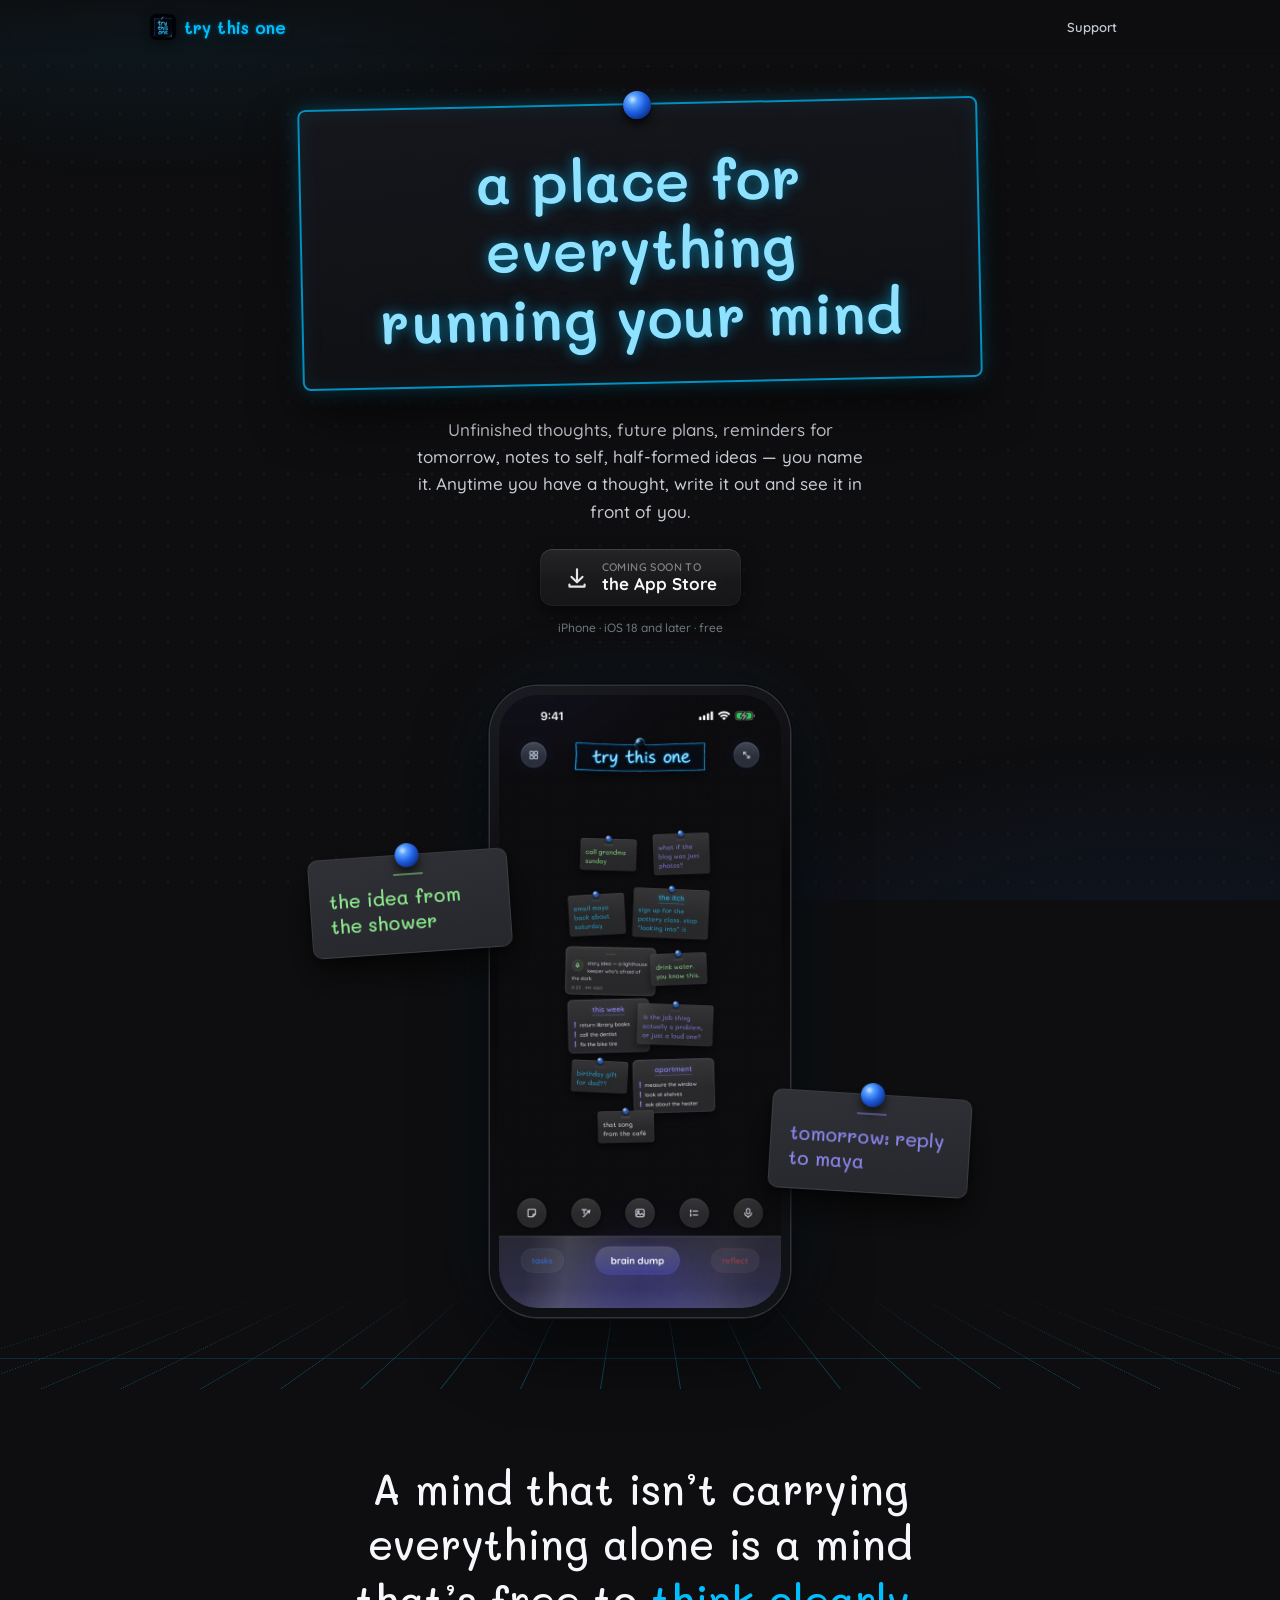
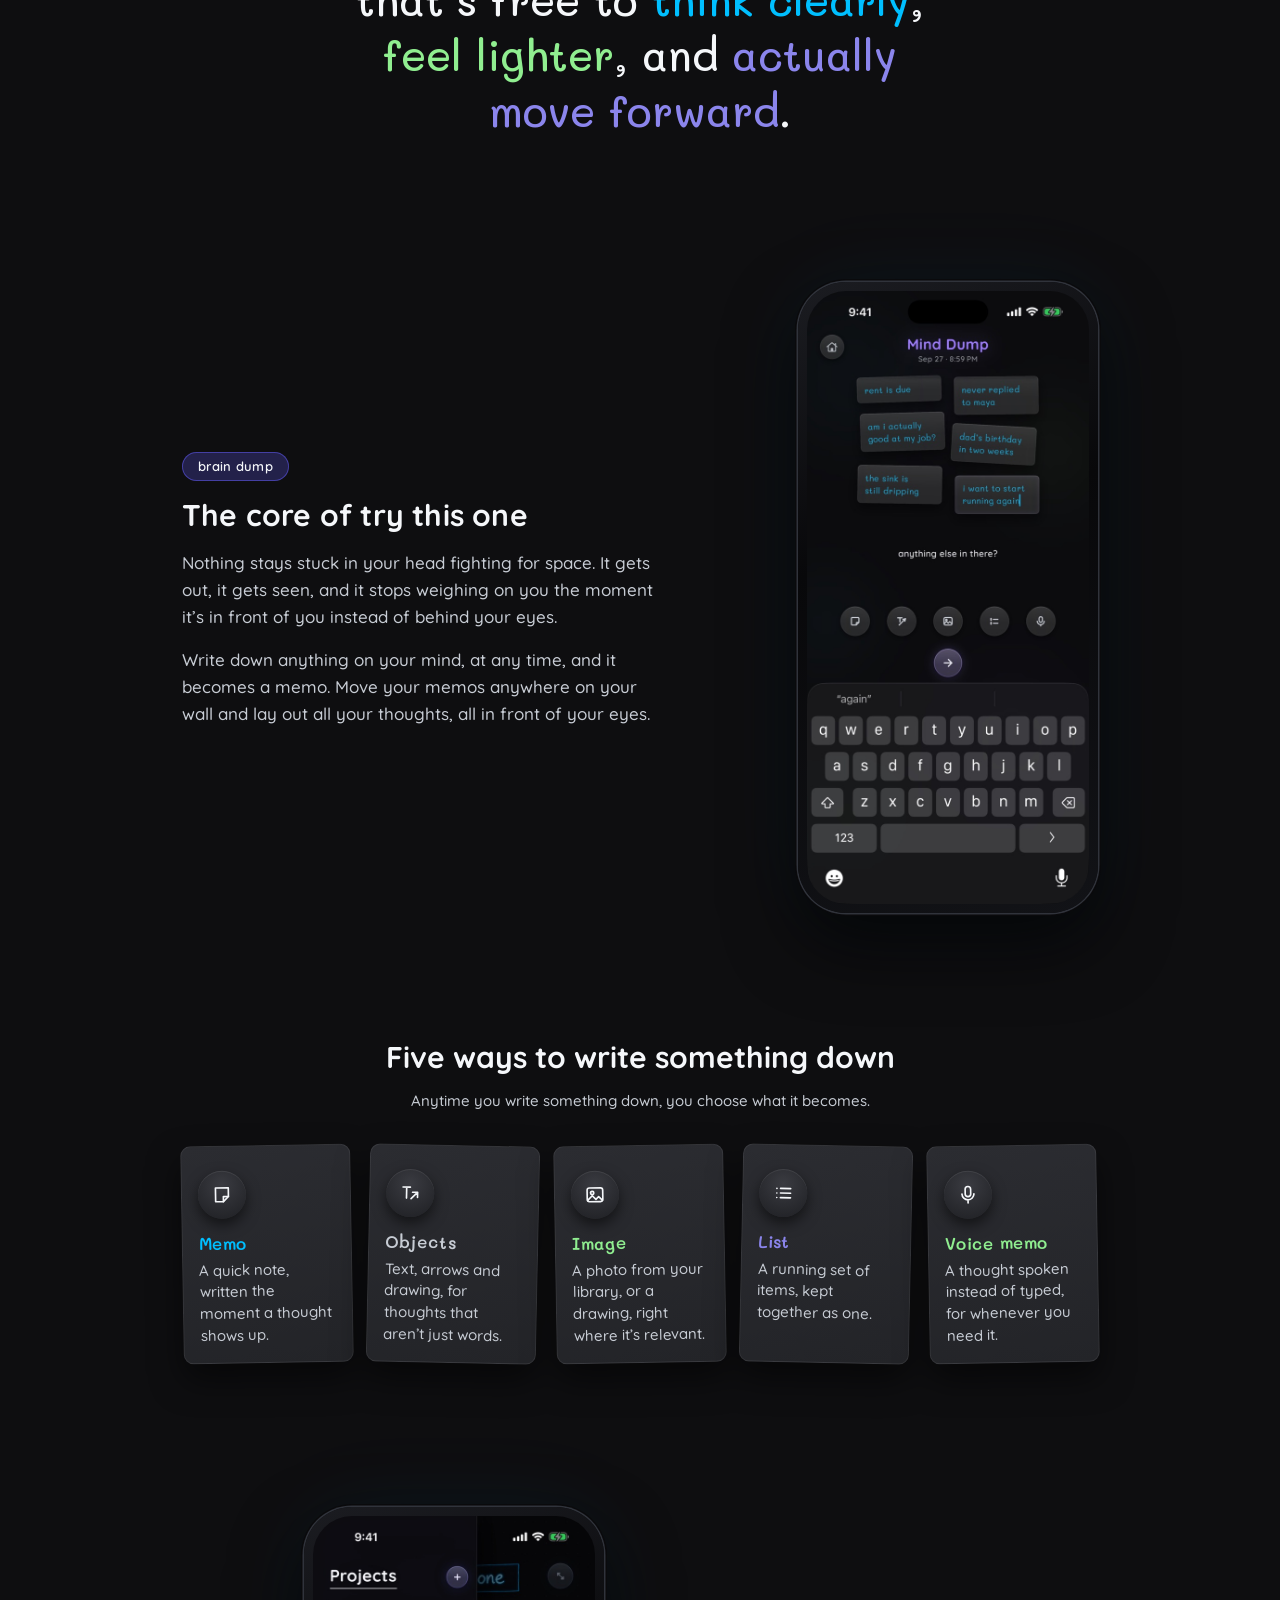
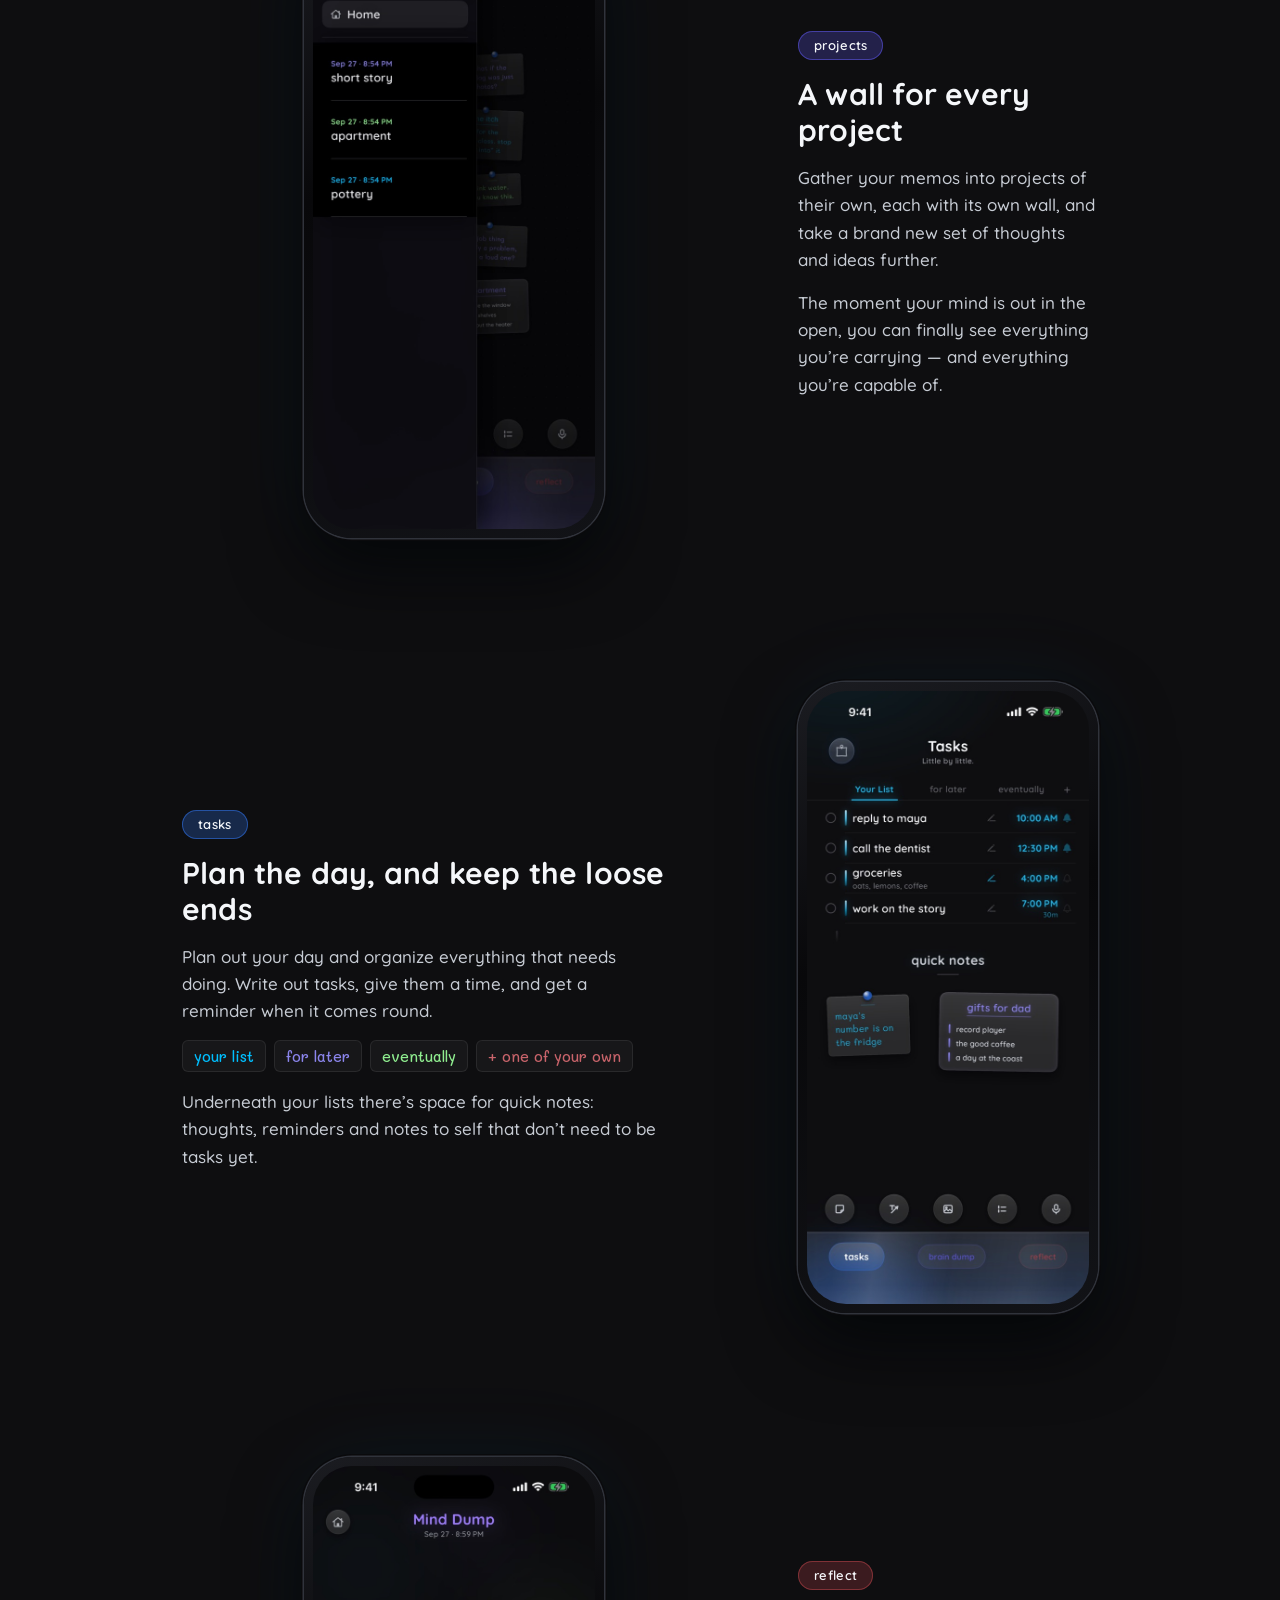
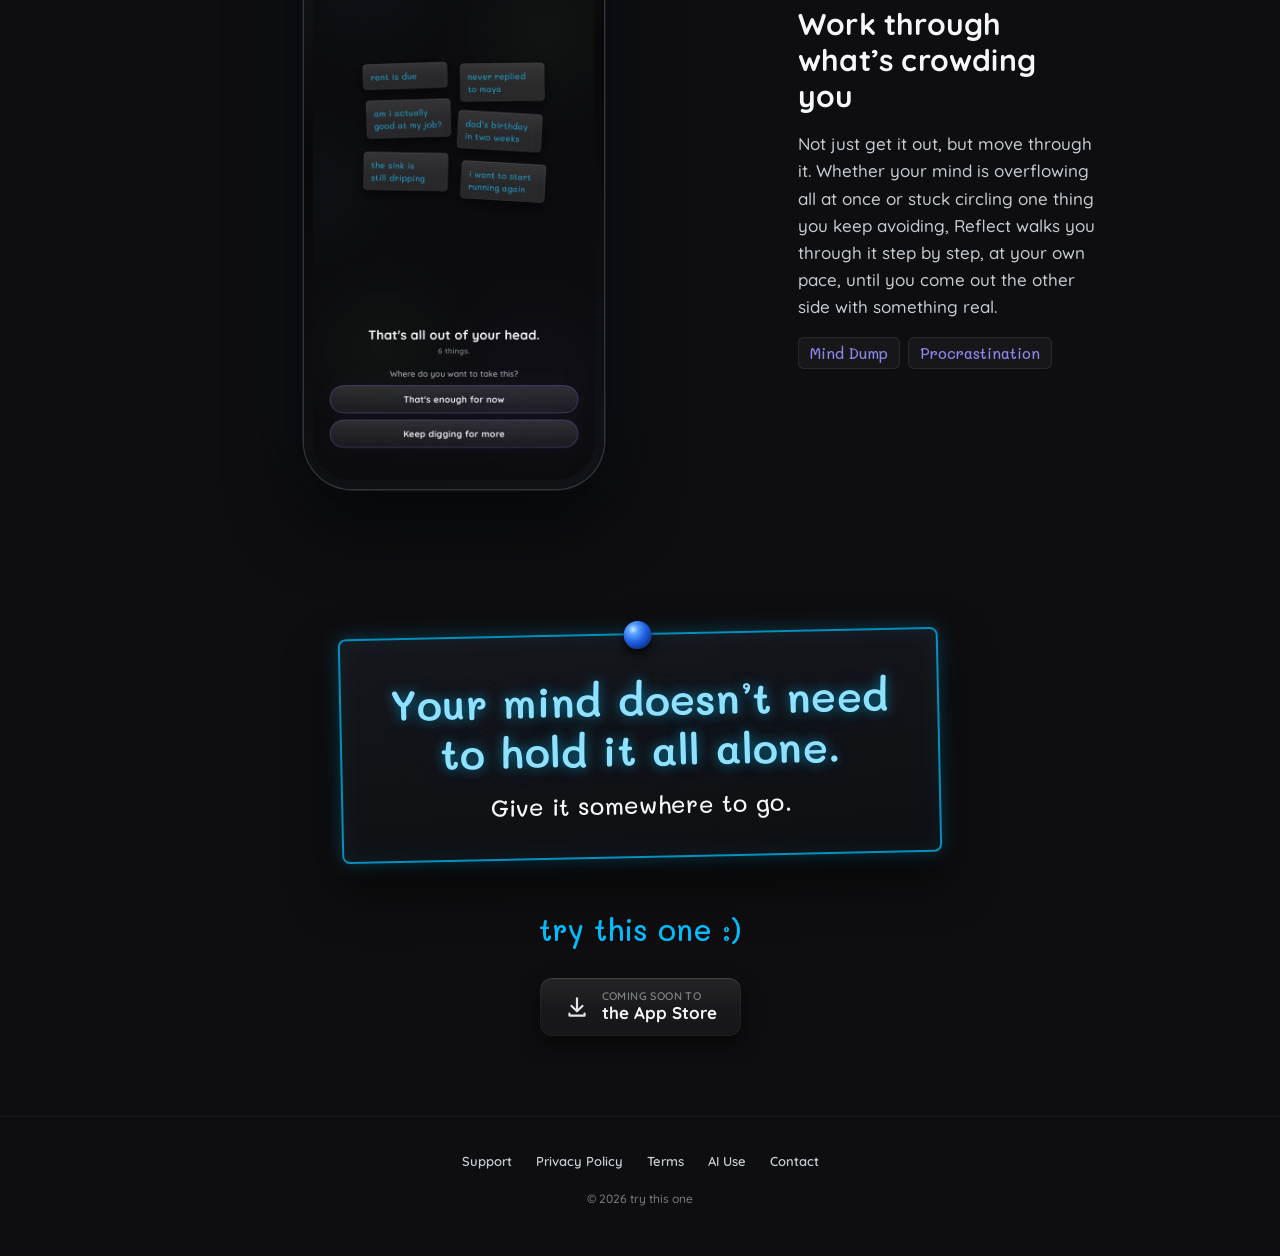
==== commit 2c9ad792: "Update launch privacy, AI, subscription and support pages" ====
--- a/index.html
+++ b/index.html
@@ -113,7 +113,7 @@
         </p>
         <p>
           Write down anything on your mind, at any time, and it becomes a memo.
-          Move your memos anywhere on the canvas and lay out all your thoughts,
+          Move your memos anywhere on your wall and lay out all your thoughts,
           all in front of your eyes.
         </p>
       </div>
